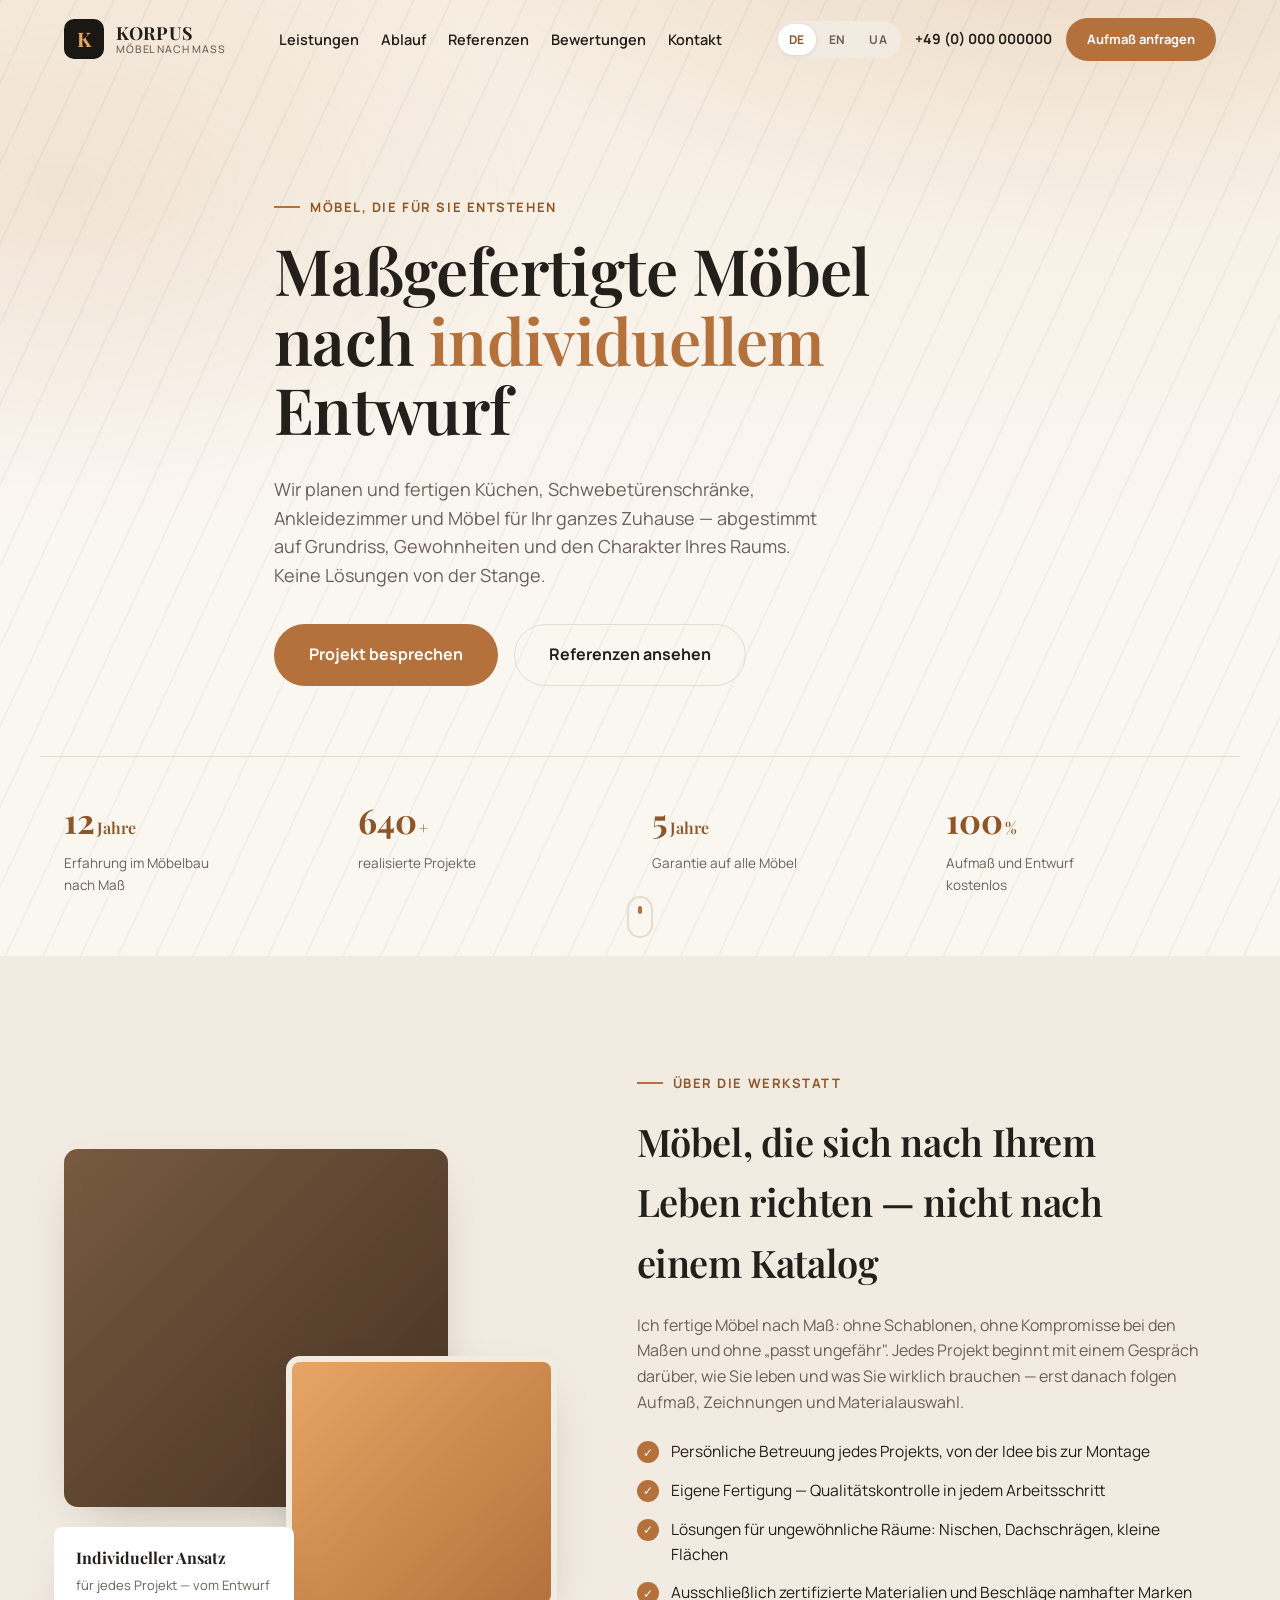
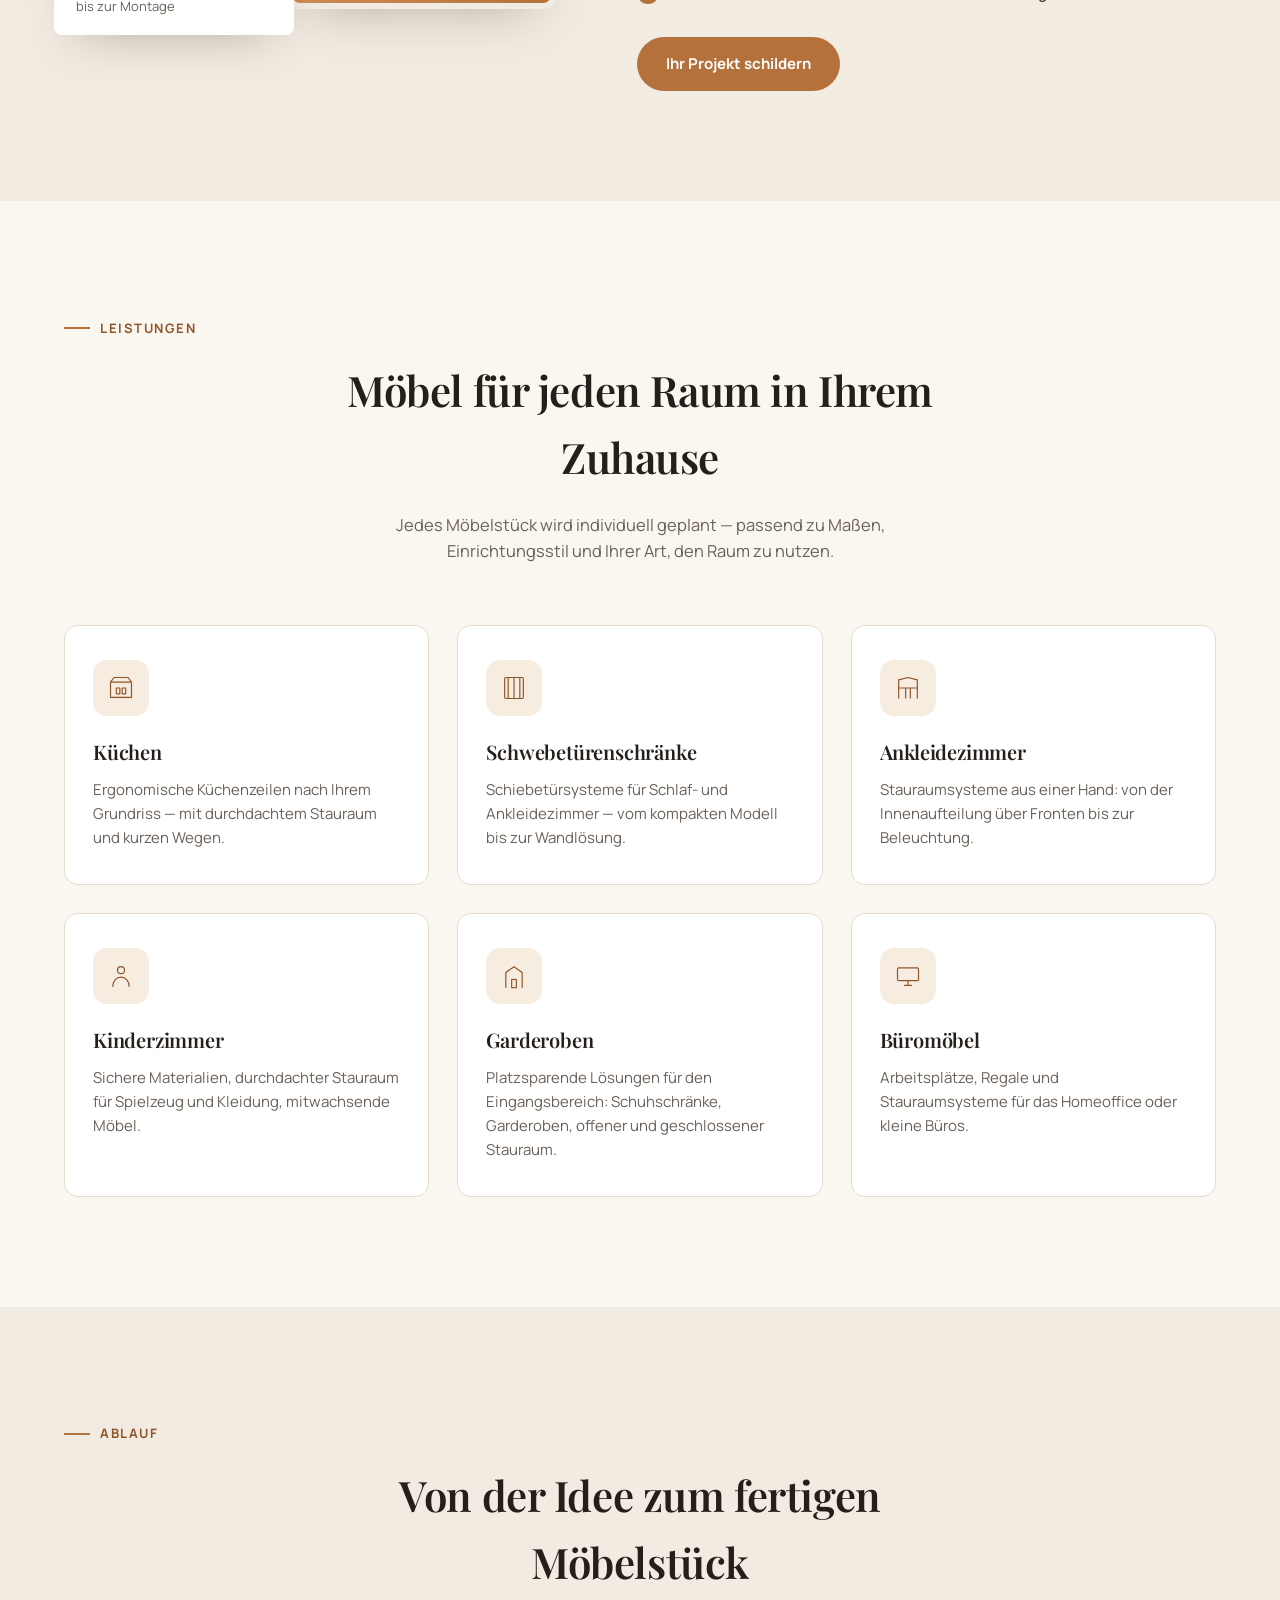
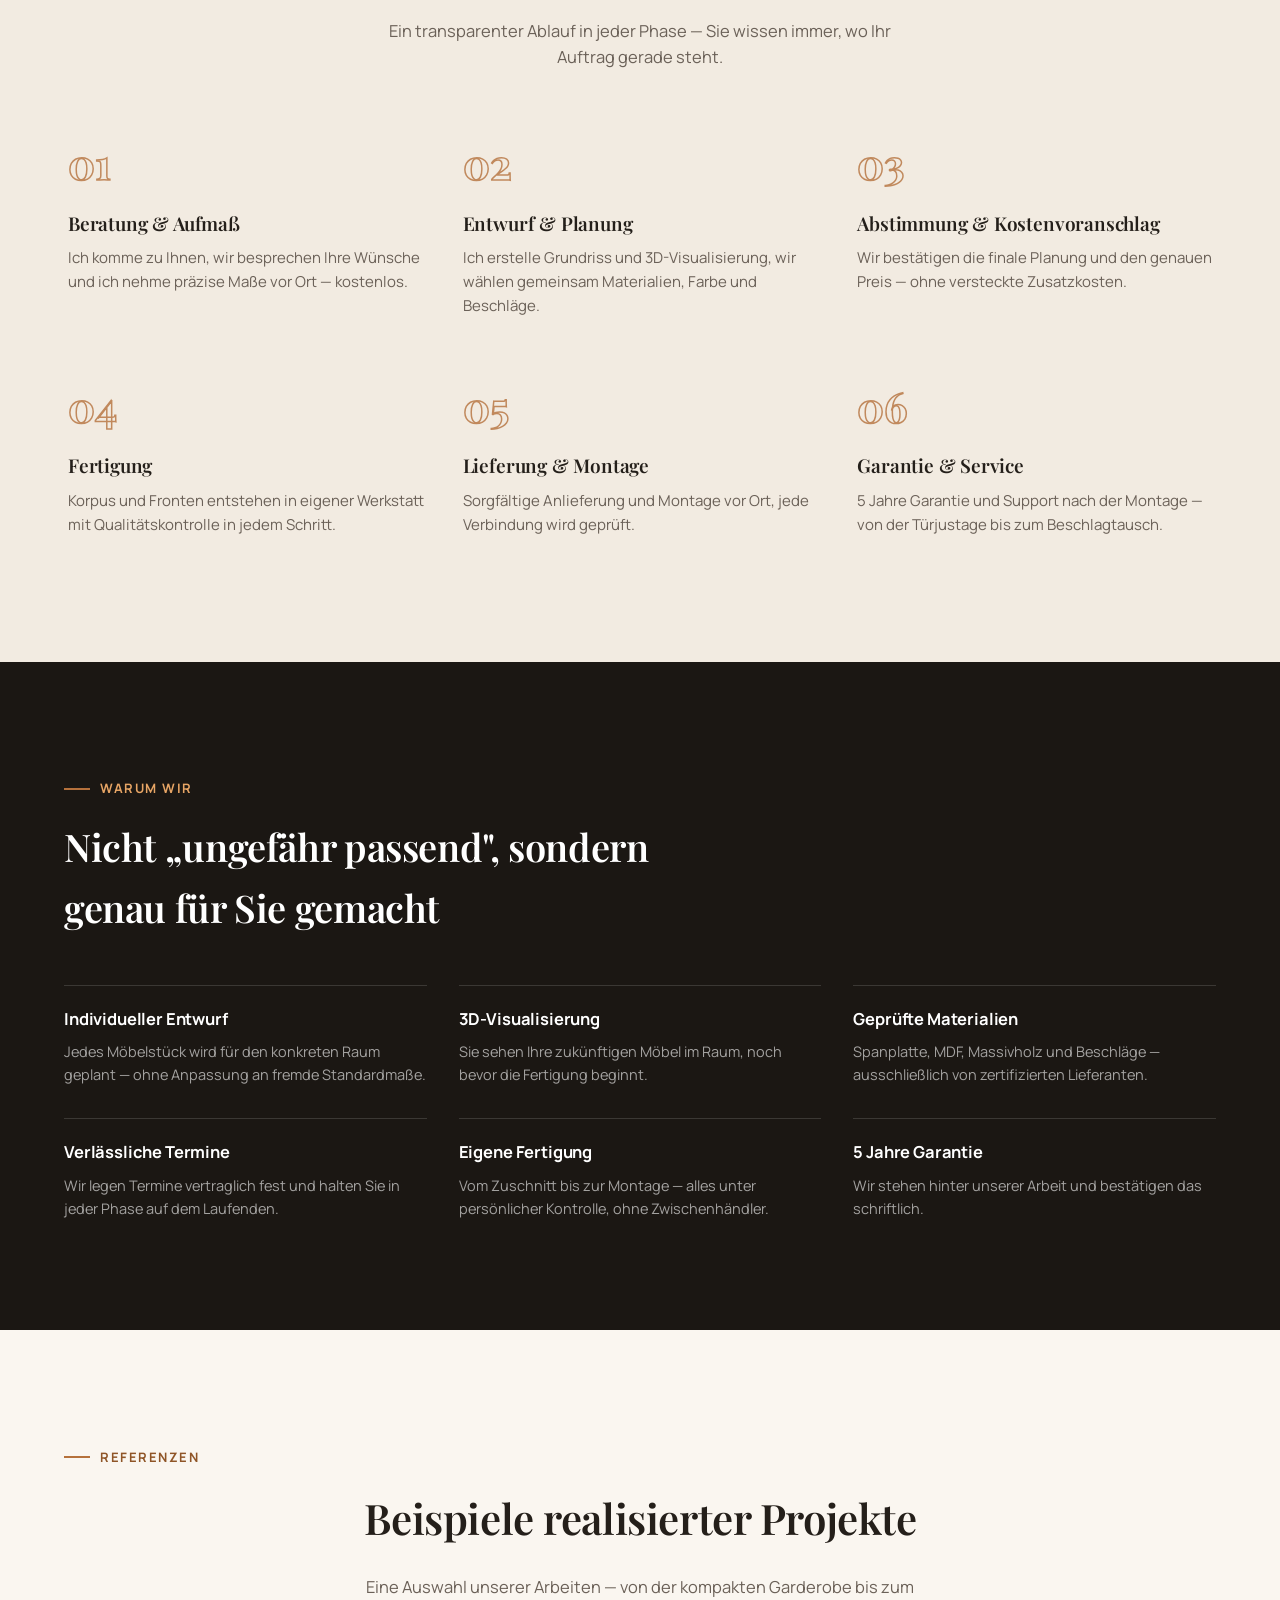
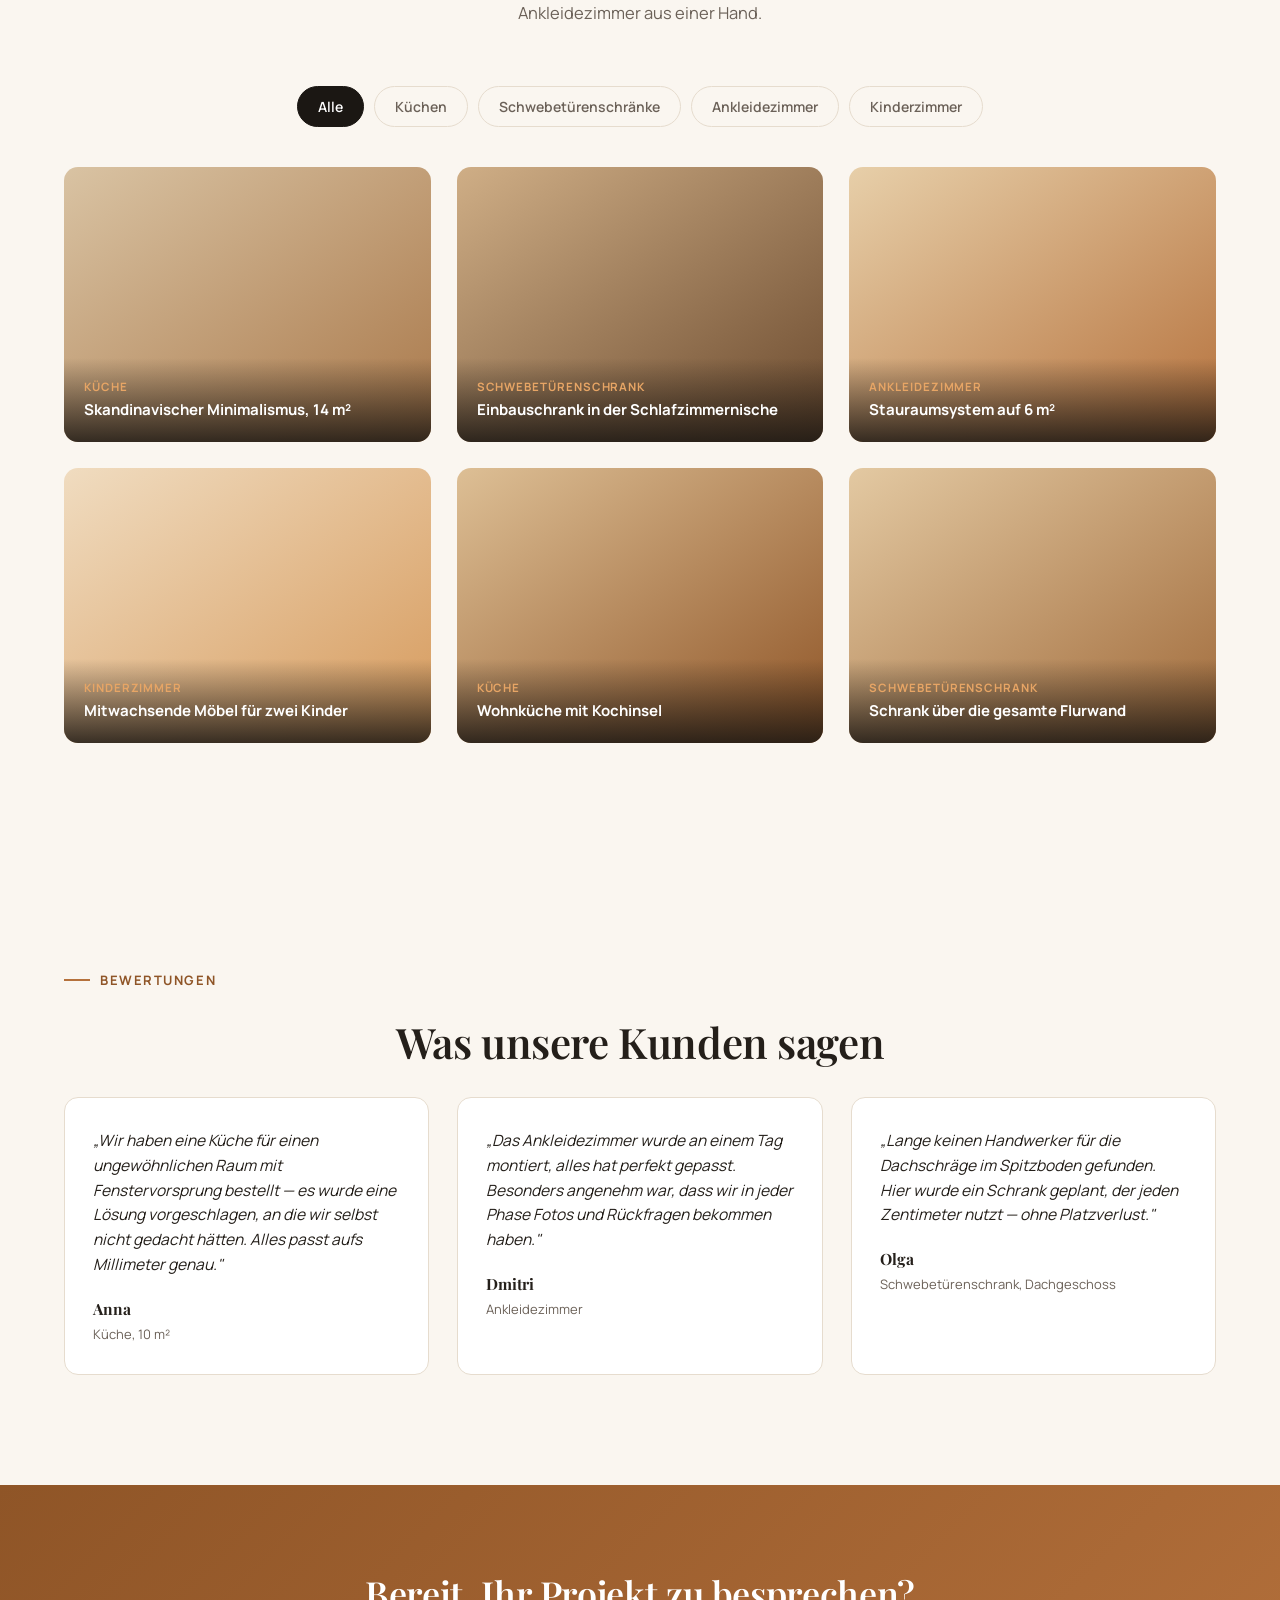
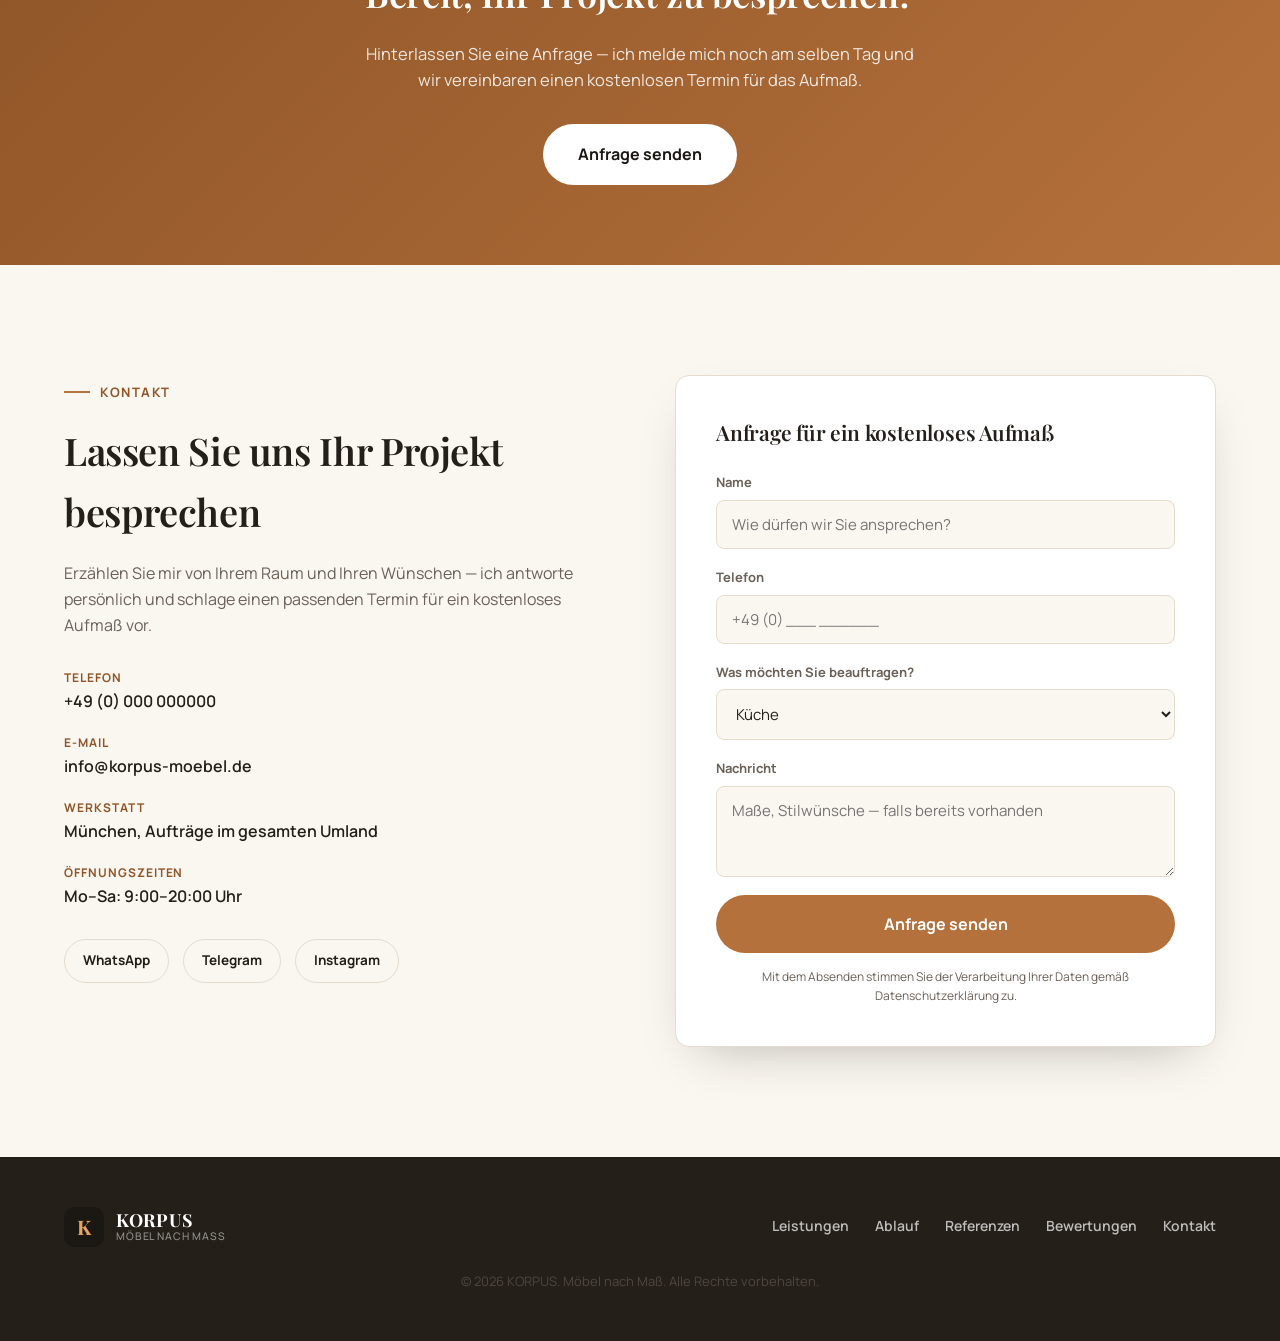
==== de/index.html @ 96d56934 "Add multilingual site: German, English, Ukrainian Split the landing page into /de, /en, /uk with a h" ====
<!doctype html>
<html lang="de">
<head>
<meta charset="UTF-8">
<meta name="viewport" content="width=device-width, initial-scale=1.0">
<title>KORPUS — Möbel nach Maß mit individuellem Design</title>
<meta name="description" content="Wir planen und fertigen Möbel nach Maß: Küchen, Schwebetürenschränke, Ankleidezimmer, Kinderzimmer, Garderoben. Individuelle Beratung, präzises Aufmaß, Montage und Garantie.">
<link rel="icon" href="data:image/svg+xml,<svg xmlns=%22http://www.w3.org/2000/svg%22 viewBox=%220 0 100 100%22><rect width=%22100%22 height=%22100%22 rx=%2222%22 fill=%22%232b2620%22/><text x=%2250%22 y=%2266%22 font-size=%2258%22 font-family=%22Georgia,serif%22 fill=%22%23e7a565%22 text-anchor=%22middle%22>K</text></svg>">
<link rel="alternate" hreflang="de" href="../de/">
<link rel="alternate" hreflang="en" href="../en/">
<link rel="alternate" hreflang="uk" href="../uk/">
<link rel="alternate" hreflang="x-default" href="../en/">
<link rel="preconnect" href="https://fonts.googleapis.com">
<link href="https://fonts.googleapis.com/css2?family=Playfair+Display:ital,wght@0,500;0,600;0,700;1,500&family=Manrope:wght@400;500;600;700;800&display=swap" rel="stylesheet">
<link rel="stylesheet" href="../css/style.css">
</head>
<body>

<div class="progress-bar" id="progressBar"></div>

<header class="site-header" id="siteHeader">
  <div class="container header-inner">
    <a href="#top" class="logo">
      <span class="logo-mark">K</span>
      <span class="logo-text">KORPUS<em>Möbel nach Maß</em></span>
    </a>

    <nav class="main-nav" id="mainNav">
      <a href="#services">Leistungen</a>
      <a href="#process">Ablauf</a>
      <a href="#works">Referenzen</a>
      <a href="#reviews">Bewertungen</a>
      <a href="#contacts">Kontakt</a>
    </nav>

    <div class="header-actions">
      <div class="lang-switch">
        <a href="../de/index.html" class="lang-link is-active">DE</a>
        <a href="../en/index.html" class="lang-link">EN</a>
        <a href="../uk/index.html" class="lang-link">UA</a>
      </div>
      <a href="tel:+490000000000" class="header-phone">+49 (0) 000 000000</a>
      <a href="#contacts" class="btn btn-primary btn-sm">Aufmaß anfragen</a>
      <button class="burger" id="burger" aria-label="Menü öffnen" aria-expanded="false">
        <span></span><span></span><span></span>
      </button>
    </div>
  </div>
</header>

<main id="top">

  <!-- HERO -->
  <section class="hero">
    <div class="hero-bg" aria-hidden="true"></div>
    <div class="container hero-inner">
      <p class="eyebrow reveal">Möbel, die für Sie entstehen</p>
      <h1 class="reveal">Maßgefertigte Möbel<br>nach <span class="accent">individuellem</span><br>Entwurf</h1>
      <p class="hero-text reveal">Wir planen und fertigen Küchen, Schwebetürenschränke, Ankleidezimmer und Möbel
        für Ihr ganzes Zuhause — abgestimmt auf Grundriss, Gewohnheiten und den Charakter Ihres Raums. Keine
        Lösungen von der Stange.</p>
      <div class="hero-actions reveal">
        <a href="#contacts" class="btn btn-primary btn-lg">Projekt besprechen</a>
        <a href="#works" class="btn btn-ghost btn-lg">Referenzen ansehen</a>
      </div>
    </div>
    <div class="hero-stats container reveal">
      <div class="stat"><span class="stat-num">12<small>Jahre</small></span><span class="stat-label">Erfahrung im Möbelbau nach Maß</span></div>
      <div class="stat"><span class="stat-num">640<small>+</small></span><span class="stat-label">realisierte Projekte</span></div>
      <div class="stat"><span class="stat-num">5<small>Jahre</small></span><span class="stat-label">Garantie auf alle Möbel</span></div>
      <div class="stat"><span class="stat-num">100<small>%</small></span><span class="stat-label">Aufmaß und Entwurf kostenlos</span></div>
    </div>
    <a href="#about" class="scroll-cue" aria-label="Nach unten scrollen"><span></span></a>
  </section>

  <!-- ABOUT -->
  <section class="about" id="about">
    <div class="container about-inner">
      <div class="about-visual reveal">
        <div class="visual-card visual-card-1"></div>
        <div class="visual-card visual-card-2"></div>
        <div class="visual-badge">
          <strong>Individueller Ansatz</strong>
          <span>für jedes Projekt — vom Entwurf bis zur Montage</span>
        </div>
      </div>
      <div class="about-content">
        <p class="eyebrow reveal">Über die Werkstatt</p>
        <h2 class="reveal">Möbel, die sich nach Ihrem Leben richten — nicht nach einem Katalog</h2>
        <p class="reveal">Ich fertige Möbel nach Maß: ohne Schablonen, ohne Kompromisse bei den Maßen und ohne
          „passt ungefähr". Jedes Projekt beginnt mit einem Gespräch darüber, wie Sie leben und was Sie wirklich
          brauchen — erst danach folgen Aufmaß, Zeichnungen und Materialauswahl.</p>
        <ul class="about-list reveal">
          <li><span class="check">✓</span>Persönliche Betreuung jedes Projekts, von der Idee bis zur Montage</li>
          <li><span class="check">✓</span>Eigene Fertigung — Qualitätskontrolle in jedem Arbeitsschritt</li>
          <li><span class="check">✓</span>Lösungen für ungewöhnliche Räume: Nischen, Dachschrägen, kleine Flächen</li>
          <li><span class="check">✓</span>Ausschließlich zertifizierte Materialien und Beschläge namhafter Marken</li>
        </ul>
        <a href="#contacts" class="btn btn-primary reveal">Ihr Projekt schildern</a>
      </div>
    </div>
  </section>

  <!-- SERVICES -->
  <section class="services" id="services">
    <div class="container">
      <p class="eyebrow reveal center">Leistungen</p>
      <h2 class="section-title reveal center">Möbel für jeden Raum in Ihrem Zuhause</h2>
      <p class="section-sub reveal center">Jedes Möbelstück wird individuell geplant — passend zu Maßen,
        Einrichtungsstil und Ihrer Art, den Raum zu nutzen.</p>

      <div class="services-grid">
        <article class="service-card reveal">
          <div class="service-icon">
            <svg viewBox="0 0 48 48" fill="none"><path d="M6 14h36M6 14v26h36V14M6 14l6-8h24l6 8M16 24h6v10h-6zM26 24h6v10h-6z" stroke="currentColor" stroke-width="2" stroke-linejoin="round"/></svg>
          </div>
          <h3>Küchen</h3>
          <p>Ergonomische Küchenzeilen nach Ihrem Grundriss — mit durchdachtem Stauraum und kurzen Wegen.</p>
        </article>

        <article class="service-card reveal">
          <div class="service-icon">
            <svg viewBox="0 0 48 48" fill="none"><rect x="8" y="6" width="32" height="36" rx="2" stroke="currentColor" stroke-width="2"/><path d="M24 6v36M14 6v36M34 6v36" stroke="currentColor" stroke-width="2"/></svg>
          </div>
          <h3>Schwebetürenschränke</h3>
          <p>Schiebetürsysteme für Schlaf- und Ankleidezimmer — vom kompakten Modell bis zur Wandlösung.</p>
        </article>

        <article class="service-card reveal">
          <div class="service-icon">
            <svg viewBox="0 0 48 48" fill="none"><path d="M8 42V10l16-4 16 4v32" stroke="currentColor" stroke-width="2" stroke-linejoin="round"/><path d="M8 24h32M20 24v18M28 24v18" stroke="currentColor" stroke-width="2"/></svg>
          </div>
          <h3>Ankleidezimmer</h3>
          <p>Stauraumsysteme aus einer Hand: von der Innenaufteilung über Fronten bis zur Beleuchtung.</p>
        </article>

        <article class="service-card reveal">
          <div class="service-icon">
            <svg viewBox="0 0 48 48" fill="none"><circle cx="24" cy="14" r="6" stroke="currentColor" stroke-width="2"/><path d="M10 42c0-9 6-16 14-16s14 7 14 16" stroke="currentColor" stroke-width="2" stroke-linecap="round"/></svg>
          </div>
          <h3>Kinderzimmer</h3>
          <p>Sichere Materialien, durchdachter Stauraum für Spielzeug und Kleidung, mitwachsende Möbel.</p>
        </article>

        <article class="service-card reveal">
          <div class="service-icon">
            <svg viewBox="0 0 48 48" fill="none"><path d="M10 44V18l14-10 14 10v26" stroke="currentColor" stroke-width="2" stroke-linejoin="round"/><rect x="20" y="30" width="8" height="14" stroke="currentColor" stroke-width="2"/></svg>
          </div>
          <h3>Garderoben</h3>
          <p>Platzsparende Lösungen für den Eingangsbereich: Schuhschränke, Garderoben, offener und geschlossener Stauraum.</p>
        </article>

        <article class="service-card reveal">
          <div class="service-icon">
            <svg viewBox="0 0 48 48" fill="none"><rect x="6" y="10" width="36" height="22" rx="2" stroke="currentColor" stroke-width="2"/><path d="M18 40h12M24 32v8" stroke="currentColor" stroke-width="2" stroke-linecap="round"/></svg>
          </div>
          <h3>Büromöbel</h3>
          <p>Arbeitsplätze, Regale und Stauraumsysteme für das Homeoffice oder kleine Büros.</p>
        </article>
      </div>
    </div>
  </section>

  <!-- PROCESS -->
  <section class="process" id="process">
    <div class="container">
      <p class="eyebrow reveal center">Ablauf</p>
      <h2 class="section-title reveal center">Von der Idee zum fertigen Möbelstück</h2>
      <p class="section-sub reveal center">Ein transparenter Ablauf in jeder Phase — Sie wissen immer, wo Ihr Auftrag gerade steht.</p>

      <div class="process-steps">
        <div class="process-step reveal">
          <span class="step-num">01</span>
          <h3>Beratung & Aufmaß</h3>
          <p>Ich komme zu Ihnen, wir besprechen Ihre Wünsche und ich nehme präzise Maße vor Ort — kostenlos.</p>
        </div>
        <div class="process-step reveal">
          <span class="step-num">02</span>
          <h3>Entwurf & Planung</h3>
          <p>Ich erstelle Grundriss und 3D-Visualisierung, wir wählen gemeinsam Materialien, Farbe und Beschläge.</p>
        </div>
        <div class="process-step reveal">
          <span class="step-num">03</span>
          <h3>Abstimmung & Kostenvoranschlag</h3>
          <p>Wir bestätigen die finale Planung und den genauen Preis — ohne versteckte Zusatzkosten.</p>
        </div>
        <div class="process-step reveal">
          <span class="step-num">04</span>
          <h3>Fertigung</h3>
          <p>Korpus und Fronten entstehen in eigener Werkstatt mit Qualitätskontrolle in jedem Schritt.</p>
        </div>
        <div class="process-step reveal">
          <span class="step-num">05</span>
          <h3>Lieferung & Montage</h3>
          <p>Sorgfältige Anlieferung und Montage vor Ort, jede Verbindung wird geprüft.</p>
        </div>
        <div class="process-step reveal">
          <span class="step-num">06</span>
          <h3>Garantie & Service</h3>
          <p>5 Jahre Garantie und Support nach der Montage — von der Türjustage bis zum Beschlagtausch.</p>
        </div>
      </div>
    </div>
  </section>

  <!-- WHY US -->
  <section class="why">
    <div class="container why-inner">
      <div class="why-content">
        <p class="eyebrow reveal">Warum wir</p>
        <h2 class="reveal">Nicht „ungefähr passend", sondern genau für Sie gemacht</h2>
        <div class="why-grid">
          <div class="why-item reveal">
            <h4>Individueller Entwurf</h4>
            <p>Jedes Möbelstück wird für den konkreten Raum geplant — ohne Anpassung an fremde Standardmaße.</p>
          </div>
          <div class="why-item reveal">
            <h4>3D-Visualisierung</h4>
            <p>Sie sehen Ihre zukünftigen Möbel im Raum, noch bevor die Fertigung beginnt.</p>
          </div>
          <div class="why-item reveal">
            <h4>Geprüfte Materialien</h4>
            <p>Spanplatte, MDF, Massivholz und Beschläge — ausschließlich von zertifizierten Lieferanten.</p>
          </div>
          <div class="why-item reveal">
            <h4>Verlässliche Termine</h4>
            <p>Wir legen Termine vertraglich fest und halten Sie in jeder Phase auf dem Laufenden.</p>
          </div>
          <div class="why-item reveal">
            <h4>Eigene Fertigung</h4>
            <p>Vom Zuschnitt bis zur Montage — alles unter persönlicher Kontrolle, ohne Zwischenhändler.</p>
          </div>
          <div class="why-item reveal">
            <h4>5 Jahre Garantie</h4>
            <p>Wir stehen hinter unserer Arbeit und bestätigen das schriftlich.</p>
          </div>
        </div>
      </div>
    </div>
  </section>

  <!-- PORTFOLIO -->
  <section class="works" id="works">
    <div class="container">
      <p class="eyebrow reveal center">Referenzen</p>
      <h2 class="section-title reveal center">Beispiele realisierter Projekte</h2>
      <p class="section-sub reveal center">Eine Auswahl unserer Arbeiten — von der kompakten Garderobe bis zum Ankleidezimmer aus einer Hand.</p>

      <div class="works-filter reveal center" role="tablist">
        <button class="filter-btn is-active" data-filter="all">Alle</button>
        <button class="filter-btn" data-filter="Küche">Küchen</button>
        <button class="filter-btn" data-filter="Schwebetürenschrank">Schwebetürenschränke</button>
        <button class="filter-btn" data-filter="Ankleidezimmer">Ankleidezimmer</button>
        <button class="filter-btn" data-filter="Kinderzimmer">Kinderzimmer</button>
      </div>

      <div class="works-grid" id="worksGrid">
        <figure class="work-card reveal" data-category="Küche"><div class="work-thumb work-thumb-1"></div><figcaption><span>Küche</span>Skandinavischer Minimalismus, 14 m²</figcaption></figure>
        <figure class="work-card reveal" data-category="Schwebetürenschrank"><div class="work-thumb work-thumb-2"></div><figcaption><span>Schwebetürenschrank</span>Einbauschrank in der Schlafzimmernische</figcaption></figure>
        <figure class="work-card reveal" data-category="Ankleidezimmer"><div class="work-thumb work-thumb-3"></div><figcaption><span>Ankleidezimmer</span>Stauraumsystem auf 6 m²</figcaption></figure>
        <figure class="work-card reveal" data-category="Kinderzimmer"><div class="work-thumb work-thumb-4"></div><figcaption><span>Kinderzimmer</span>Mitwachsende Möbel für zwei Kinder</figcaption></figure>
        <figure class="work-card reveal" data-category="Küche"><div class="work-thumb work-thumb-5"></div><figcaption><span>Küche</span>Wohnküche mit Kochinsel</figcaption></figure>
        <figure class="work-card reveal" data-category="Schwebetürenschrank"><div class="work-thumb work-thumb-6"></div><figcaption><span>Schwebetürenschrank</span>Schrank über die gesamte Flurwand</figcaption></figure>
      </div>
    </div>
  </section>

  <!-- TESTIMONIALS -->
  <section class="reviews" id="reviews">
    <div class="container">
      <p class="eyebrow reveal center">Bewertungen</p>
      <h2 class="section-title reveal center">Was unsere Kunden sagen</h2>

      <div class="reviews-grid">
        <blockquote class="review-card reveal">
          <p>„Wir haben eine Küche für einen ungewöhnlichen Raum mit Fenstervorsprung bestellt — es wurde eine
            Lösung vorgeschlagen, an die wir selbst nicht gedacht hätten. Alles passt aufs Millimeter genau."</p>
          <footer><strong>Anna</strong><span>Küche, 10 m²</span></footer>
        </blockquote>
        <blockquote class="review-card reveal">
          <p>„Das Ankleidezimmer wurde an einem Tag montiert, alles hat perfekt gepasst. Besonders angenehm war,
            dass wir in jeder Phase Fotos und Rückfragen bekommen haben."</p>
          <footer><strong>Dmitri</strong><span>Ankleidezimmer</span></footer>
        </blockquote>
        <blockquote class="review-card reveal">
          <p>„Lange keinen Handwerker für die Dachschräge im Spitzboden gefunden. Hier wurde ein Schrank
            geplant, der jeden Zentimeter nutzt — ohne Platzverlust."</p>
          <footer><strong>Olga</strong><span>Schwebetürenschrank, Dachgeschoss</span></footer>
        </blockquote>
      </div>
    </div>
  </section>

  <!-- CTA BANNER -->
  <section class="cta-banner">
    <div class="container cta-banner-inner reveal">
      <h2>Bereit, Ihr Projekt zu besprechen?</h2>
      <p>Hinterlassen Sie eine Anfrage — ich melde mich noch am selben Tag und wir vereinbaren einen kostenlosen Termin für das Aufmaß.</p>
      <a href="#contacts" class="btn btn-invert btn-lg">Anfrage senden</a>
    </div>
  </section>

  <!-- CONTACTS -->
  <section class="contacts" id="contacts">
    <div class="container contacts-inner">
      <div class="contacts-info">
        <p class="eyebrow reveal">Kontakt</p>
        <h2 class="reveal">Lassen Sie uns Ihr Projekt besprechen</h2>
        <p class="reveal">Erzählen Sie mir von Ihrem Raum und Ihren Wünschen — ich antworte persönlich und
          schlage einen passenden Termin für ein kostenloses Aufmaß vor.</p>

        <ul class="contacts-list reveal">
          <li>
            <span class="contact-label">Telefon</span>
            <a href="tel:+490000000000">+49 (0) 000 000000</a>
          </li>
          <li>
            <span class="contact-label">E-Mail</span>
            <a href="mailto:info@korpus-moebel.de">info@korpus-moebel.de</a>
          </li>
          <li>
            <span class="contact-label">Werkstatt</span>
            <span>München, Aufträge im gesamten Umland</span>
          </li>
          <li>
            <span class="contact-label">Öffnungszeiten</span>
            <span>Mo–Sa: 9:00–20:00 Uhr</span>
          </li>
        </ul>

        <div class="social-row reveal">
          <a href="#" aria-label="WhatsApp">WhatsApp</a>
          <a href="#" aria-label="Telegram">Telegram</a>
          <a href="#" aria-label="Instagram">Instagram</a>
        </div>
      </div>

      <form class="contact-form reveal" id="contactForm" novalidate>
        <h3>Anfrage für ein kostenloses Aufmaß</h3>

        <div class="form-row">
          <label for="name">Name</label>
          <input type="text" id="name" name="name" placeholder="Wie dürfen wir Sie ansprechen?" required>
        </div>

        <div class="form-row">
          <label for="phone">Telefon</label>
          <input type="tel" id="phone" name="phone" placeholder="+49 (0) ___ ______" required>
        </div>

        <div class="form-row">
          <label for="type">Was möchten Sie beauftragen?</label>
          <select id="type" name="type">
            <option value="Küche">Küche</option>
            <option value="Schwebetürenschrank">Schwebetürenschrank</option>
            <option value="Ankleidezimmer">Ankleidezimmer</option>
            <option value="Kinderzimmer">Kinderzimmer</option>
            <option value="Garderobe">Garderobe</option>
            <option value="Sonstiges">Sonstiges</option>
          </select>
        </div>

        <div class="form-row">
          <label for="message">Nachricht</label>
          <textarea id="message" name="message" rows="3" placeholder="Maße, Stilwünsche — falls bereits vorhanden"></textarea>
        </div>

        <button type="submit" class="btn btn-primary btn-lg btn-block">Anfrage senden</button>
        <p class="form-note">Mit dem Absenden stimmen Sie der Verarbeitung Ihrer Daten gemäß Datenschutzerklärung zu.</p>

        <div class="form-success" id="formSuccess" role="status">
          Vielen Dank! Ihre Anfrage wurde gesendet — ich melde mich in Kürze bei Ihnen.
        </div>
      </form>
    </div>
  </section>

</main>

<footer class="site-footer">
  <div class="container footer-inner">
    <a href="#top" class="logo logo-footer">
      <span class="logo-mark">K</span>
      <span class="logo-text">KORPUS<em>Möbel nach Maß</em></span>
    </a>

    <nav class="footer-nav">
      <a href="#services">Leistungen</a>
      <a href="#process">Ablauf</a>
      <a href="#works">Referenzen</a>
      <a href="#reviews">Bewertungen</a>
      <a href="#contacts">Kontakt</a>
    </nav>

    <p class="footer-copy">© <span id="year"></span> KORPUS. Möbel nach Maß. Alle Rechte vorbehalten.</p>
  </div>
</footer>

<script src="../js/script.js"></script>
</body>
</html>
---- css/style.css ----
/* ===================== Variables ===================== */
:root {
  --color-bg: #faf6f0;
  --color-bg-alt: #f2ebe1;
  --color-surface: #ffffff;
  --color-ink: #241f1a;
  --color-ink-soft: #6b6158;
  --color-line: #e6dcce;

  --color-dark: #1b1713;
  --color-dark-alt: #241f19;

  --color-accent: #b5713c;
  --color-accent-dark: #8f5527;
  --color-accent-light: #e7a565;
  --color-cream: #f6ede0;

  --font-head: 'Playfair Display', Georgia, serif;
  --font-body: 'Manrope', -apple-system, BlinkMacSystemFont, sans-serif;

  --container: 1200px;
  --radius: 14px;
  --radius-sm: 8px;
  --shadow-soft: 0 20px 50px -25px rgba(36, 31, 26, 0.35);
  --transition: 0.35s cubic-bezier(.22,.61,.36,1);
}

/* ===================== Reset ===================== */
* { box-sizing: border-box; }
html { scroll-behavior: smooth; }
body {
  margin: 0;
  font-family: var(--font-body);
  color: var(--color-ink);
  background: var(--color-bg);
  line-height: 1.6;
  -webkit-font-smoothing: antialiased;
}
img { max-width: 100%; display: block; }
a { color: inherit; text-decoration: none; }
ul { list-style: none; margin: 0; padding: 0; }
h1, h2, h3, h4 { font-family: var(--font-head); font-weight: 600; margin: 0 0 .5em; letter-spacing: -0.01em; }
p { margin: 0 0 1em; color: var(--color-ink-soft); }
button { font-family: inherit; cursor: pointer; }
.container { width: 100%; max-width: var(--container); margin: 0 auto; padding: 0 24px; }
.accent { color: var(--color-accent); }

/* ===================== Reveal animation ===================== */
.reveal { opacity: 0; transform: translateY(24px); transition: opacity .8s ease, transform .8s ease; }
.reveal.is-visible { opacity: 1; transform: translateY(0); }
.center { text-align: center; }

/* ===================== Progress bar ===================== */
.progress-bar {
  position: fixed; top: 0; left: 0; height: 3px; width: 0%;
  background: linear-gradient(90deg, var(--color-accent-light), var(--color-accent));
  z-index: 1100; transition: width .1s linear;
}

/* ===================== Buttons ===================== */
.btn {
  display: inline-flex; align-items: center; justify-content: center;
  padding: 14px 28px; border-radius: 100px; font-weight: 700; font-size: 15px;
  border: 1px solid transparent; transition: transform var(--transition), background var(--transition), color var(--transition), border-color var(--transition);
  white-space: nowrap;
}
.btn-primary { background: var(--color-accent); color: #fff; }
.btn-primary:hover { background: var(--color-accent-dark); transform: translateY(-2px); }
.btn-ghost { background: transparent; color: var(--color-ink); border-color: var(--color-line); }
.btn-ghost:hover { border-color: var(--color-accent); color: var(--color-accent); transform: translateY(-2px); }
.btn-invert { background: #fff; color: var(--color-dark); }
.btn-invert:hover { background: var(--color-cream); transform: translateY(-2px); }
.btn-sm { padding: 10px 20px; font-size: 13px; }
.btn-lg { padding: 17px 34px; font-size: 16px; }
.btn-block { width: 100%; }

/* ===================== Header ===================== */
.site-header {
  position: fixed; top: 0; left: 0; right: 0; z-index: 1000;
  padding: 18px 0; background: rgba(250, 246, 240, 0);
  transition: background var(--transition), box-shadow var(--transition), padding var(--transition);
}
.site-header.is-scrolled {
  background: rgba(250, 246, 240, 0.92); backdrop-filter: blur(10px);
  box-shadow: 0 1px 0 var(--color-line); padding: 12px 0;
}
.header-inner { display: flex; align-items: center; justify-content: space-between; gap: 24px; }

.logo { display: flex; align-items: center; gap: 12px; font-family: var(--font-head); font-weight: 700; }
.logo-mark {
  width: 40px; height: 40px; border-radius: 10px; display: flex; align-items: center; justify-content: center;
  background: var(--color-dark); color: var(--color-accent-light); font-size: 20px; flex-shrink: 0;
}
.logo-text { display: flex; flex-direction: column; font-size: 18px; line-height: 1.1; letter-spacing: .04em; }
.logo-text em { font-style: normal; font-family: var(--font-body); font-size: 10.5px; font-weight: 500; letter-spacing: .08em; text-transform: uppercase; color: var(--color-ink-soft); }

.main-nav { display: flex; flex-wrap: nowrap; gap: 22px; }
.main-nav a { font-size: 14.5px; font-weight: 600; position: relative; padding: 4px 0; white-space: nowrap; }
.main-nav a::after { content: ''; position: absolute; left: 0; bottom: 0; width: 0; height: 2px; background: var(--color-accent); transition: width var(--transition); }
.main-nav a:hover::after { width: 100%; }

.header-actions { display: flex; align-items: center; gap: 14px; }
.header-phone { font-weight: 700; font-size: 14px; display: none; white-space: nowrap; }

.lang-switch { display: flex; align-items: center; gap: 2px; background: var(--color-bg-alt); border-radius: 100px; padding: 3px; }
.lang-link { padding: 6px 11px; font-size: 12px; font-weight: 700; letter-spacing: .03em; border-radius: 100px; color: var(--color-ink-soft); transition: var(--transition); }
.lang-link:hover { color: var(--color-accent-dark); }
.lang-link.is-active { background: var(--color-surface); color: var(--color-accent-dark); box-shadow: 0 1px 4px rgba(36,31,26,.12); }

.burger {
  display: none; flex-direction: column; justify-content: center; gap: 5px;
  width: 40px; height: 40px; background: none; border: none; padding: 0;
}
.burger span { width: 100%; height: 2px; background: var(--color-ink); border-radius: 2px; transition: var(--transition); }
.burger.is-active span:nth-child(1) { transform: translateY(7px) rotate(45deg); }
.burger.is-active span:nth-child(2) { opacity: 0; }
.burger.is-active span:nth-child(3) { transform: translateY(-7px) rotate(-45deg); }

@media (min-width: 1180px) { .header-phone { display: inline-flex; } }

/* ===================== Hero ===================== */
.hero { position: relative; padding: 190px 0 60px; overflow: hidden; }
.hero-bg {
  position: absolute; inset: 0; z-index: -1;
  background:
    radial-gradient(1100px 550px at 85% -10%, rgba(181,113,60,0.16), transparent 60%),
    radial-gradient(800px 500px at 5% 20%, rgba(181,113,60,0.10), transparent 60%),
    linear-gradient(180deg, var(--color-cream) 0%, var(--color-bg) 55%);
}
.hero-bg::before {
  content: ''; position: absolute; inset: 0;
  background-image: repeating-linear-gradient(115deg, rgba(36,31,26,0.035) 0px, rgba(36,31,26,0.035) 2px, transparent 2px, transparent 34px);
}
.hero-inner { max-width: 780px; }
.eyebrow {
  display: inline-flex; align-items: center; gap: 10px; font-weight: 700; font-size: 13px;
  letter-spacing: .12em; text-transform: uppercase; color: var(--color-accent-dark); margin-bottom: 18px;
}
.eyebrow::before { content: ''; width: 26px; height: 2px; background: var(--color-accent); display: inline-block; }
h1 { font-size: clamp(38px, 5.6vw, 64px); line-height: 1.08; }
.hero-text { font-size: 18px; max-width: 560px; margin-bottom: 34px; }
.hero-actions { display: flex; gap: 16px; flex-wrap: wrap; margin-bottom: 70px; }

.hero-stats {
  display: grid; grid-template-columns: repeat(4, 1fr); gap: 24px;
  border-top: 1px solid var(--color-line); padding-top: 36px;
}
.stat { display: flex; flex-direction: column; gap: 6px; }
.stat-num { font-family: var(--font-head); font-size: 34px; font-weight: 700; color: var(--color-accent-dark); }
.stat-num small { font-size: 16px; font-weight: 600; margin-left: 2px; }
.stat-label { font-size: 13.5px; color: var(--color-ink-soft); max-width: 160px; }

.scroll-cue { position: absolute; left: 50%; bottom: 18px; transform: translateX(-50%); display: none; }
.scroll-cue span { display: block; width: 26px; height: 42px; border: 2px solid var(--color-line); border-radius: 20px; position: relative; }
.scroll-cue span::before {
  content: ''; position: absolute; top: 8px; left: 50%; width: 4px; height: 8px; margin-left: -2px;
  background: var(--color-accent); border-radius: 4px; animation: cue 1.6s infinite;
}
@keyframes cue { 0% { opacity: 1; transform: translateY(0); } 100% { opacity: 0; transform: translateY(14px); } }
@media (min-width: 700px) { .scroll-cue { display: block; } }

/* ===================== Section shared ===================== */
section { padding: 110px 0; }
.section-title { font-size: clamp(28px, 4vw, 42px); max-width: 700px; margin-left: auto; margin-right: auto; }
.section-sub { max-width: 560px; margin: 0 auto 60px; font-size: 16.5px; }

/* ===================== About ===================== */
.about { background: var(--color-bg-alt); }
.about-inner { display: grid; grid-template-columns: 0.85fr 1fr; gap: 80px; align-items: center; }
.about-visual { position: relative; height: 460px; }
.visual-card { position: absolute; border-radius: var(--radius); box-shadow: var(--shadow-soft); }
.visual-card-1 {
  width: 78%; height: 78%; top: 0; left: 0;
  background: linear-gradient(135deg, #6b4a2e, #3a2717);
  background-image:
    linear-gradient(135deg, rgba(107,74,46,.9), rgba(58,39,23,.95)),
    repeating-linear-gradient(100deg, rgba(255,255,255,.05) 0px, rgba(255,255,255,.05) 2px, transparent 2px, transparent 22px);
}
.visual-card-2 {
  width: 55%; height: 55%; bottom: 0; right: 0;
  background: linear-gradient(135deg, var(--color-accent-light), var(--color-accent));
  border: 6px solid var(--color-bg-alt);
}
.visual-badge {
  position: absolute; left: -10px; bottom: -26px; background: #fff; padding: 18px 22px;
  border-radius: var(--radius-sm); box-shadow: var(--shadow-soft); max-width: 240px; display: flex; flex-direction: column; gap: 4px;
}
.visual-badge strong { font-family: var(--font-head); font-size: 16px; }
.visual-badge span { font-size: 13px; color: var(--color-ink-soft); }

.about-content h2 { font-size: clamp(26px, 3.6vw, 38px); max-width: 520px; }
.about-list { display: flex; flex-direction: column; gap: 14px; margin: 24px 0 32px; }
.about-list li { display: flex; gap: 12px; align-items: flex-start; font-size: 15.5px; color: var(--color-ink); }
.check {
  flex-shrink: 0; width: 22px; height: 22px; border-radius: 50%; background: var(--color-accent);
  color: #fff; font-size: 12px; display: flex; align-items: center; justify-content: center; margin-top: 2px;
}

/* ===================== Services ===================== */
.services-grid { display: grid; grid-template-columns: repeat(3, 1fr); gap: 28px; }
.service-card {
  background: var(--color-surface); border: 1px solid var(--color-line); border-radius: var(--radius);
  padding: 34px 28px; transition: transform var(--transition), box-shadow var(--transition), border-color var(--transition);
}
.service-card:hover { transform: translateY(-6px); box-shadow: var(--shadow-soft); border-color: transparent; }
.service-icon {
  width: 56px; height: 56px; border-radius: 14px; background: var(--color-cream); color: var(--color-accent-dark);
  display: flex; align-items: center; justify-content: center; margin-bottom: 20px;
}
.service-icon svg { width: 28px; height: 28px; }
.service-card h3 { font-size: 20px; margin-bottom: 10px; }
.service-card p { font-size: 15px; margin: 0; }

/* ===================== Process ===================== */
.process { background: var(--color-bg-alt); }
.process-steps { display: grid; grid-template-columns: repeat(3, 1fr); gap: 40px 32px; }
.process-step { position: relative; padding-left: 4px; }
.step-num {
  font-family: var(--font-head); font-size: 42px; font-weight: 700; color: transparent;
  -webkit-text-stroke: 1.5px var(--color-accent); display: block; margin-bottom: 10px; opacity: .8;
}
.process-step h3 { font-size: 19px; margin-bottom: 8px; }
.process-step p { font-size: 15px; }

/* ===================== Why us ===================== */
.why { background: var(--color-dark); color: #fff; }
.why .eyebrow { color: var(--color-accent-light); }
.why h2 { color: #fff; font-size: clamp(26px, 3.6vw, 38px); max-width: 640px; }
.why-grid { display: grid; grid-template-columns: repeat(3, 1fr); gap: 32px; margin-top: 46px; }
.why-item { border-top: 1px solid rgba(255,255,255,.14); padding-top: 20px; }
.why-item h4 { color: #fff; font-family: var(--font-body); font-size: 16.5px; font-weight: 700; margin-bottom: 8px; }
.why-item p { color: rgba(255,255,255,.6); font-size: 14.5px; margin: 0; }

/* ===================== Works / portfolio ===================== */
.works-filter { display: flex; gap: 10px; flex-wrap: wrap; justify-content: center; margin-bottom: 40px; }
.filter-btn {
  padding: 10px 20px; border-radius: 100px; border: 1px solid var(--color-line); background: transparent;
  font-weight: 600; font-size: 14px; color: var(--color-ink-soft); transition: var(--transition);
}
.filter-btn:hover { border-color: var(--color-accent); color: var(--color-accent-dark); }
.filter-btn.is-active { background: var(--color-dark); border-color: var(--color-dark); color: #fff; }

.works-grid { display: grid; grid-template-columns: repeat(3, 1fr); gap: 26px; }
.work-card { margin: 0; overflow: hidden; border-radius: var(--radius); position: relative; transition: opacity .3s ease, transform .3s ease; }
.work-thumb { aspect-ratio: 4/3; transition: transform .6s ease; }
.work-card:hover .work-thumb { transform: scale(1.06); }
.work-thumb-1 { background: linear-gradient(145deg, #d9c3a3, #a9784a); }
.work-thumb-2 { background: linear-gradient(145deg, #cfae86, #6b4a2e); }
.work-thumb-3 { background: linear-gradient(145deg, #e7cfa9, #b5713c); }
.work-thumb-4 { background: linear-gradient(145deg, #f0dcc0, #d69a5c); }
.work-thumb-5 { background: linear-gradient(145deg, #ddbf95, #8f5527); }
.work-thumb-6 { background: linear-gradient(145deg, #e3c9a2, #a06a3a); }
.work-card figcaption {
  position: absolute; left: 0; right: 0; bottom: 0; padding: 20px;
  background: linear-gradient(0deg, rgba(27,23,19,.85), transparent);
  color: #fff; font-weight: 700; font-size: 15px; display: flex; flex-direction: column; gap: 2px;
}
.work-card figcaption span { font-size: 11.5px; text-transform: uppercase; letter-spacing: .08em; color: var(--color-accent-light); font-weight: 700; }
.work-card.is-hidden { display: none; }

/* ===================== Reviews ===================== */
.reviews-grid { display: grid; grid-template-columns: repeat(3, 1fr); gap: 28px; }
.review-card {
  background: var(--color-surface); border: 1px solid var(--color-line); border-radius: var(--radius);
  padding: 30px 28px; margin: 0; display: flex; flex-direction: column; gap: 20px;
}
.review-card p { color: var(--color-ink); font-size: 15.5px; font-style: italic; margin: 0; }
.review-card footer { display: flex; flex-direction: column; gap: 2px; }
.review-card strong { font-family: var(--font-head); font-size: 15.5px; }
.review-card span { font-size: 13px; color: var(--color-ink-soft); }

/* ===================== CTA banner ===================== */
.cta-banner { background: linear-gradient(135deg, var(--color-accent-dark), var(--color-accent)); padding: 80px 0; }
.cta-banner-inner { text-align: center; max-width: 620px; margin: 0 auto; }
.cta-banner h2 { color: #fff; font-size: clamp(26px, 4vw, 36px); }
.cta-banner p { color: rgba(255,255,255,.85); font-size: 16.5px; margin-bottom: 30px; }

/* ===================== Contacts ===================== */
.contacts-inner { display: grid; grid-template-columns: 1fr 1fr; gap: 70px; align-items: start; }
.contacts-info h2 { font-size: clamp(26px, 3.6vw, 38px); }
.contacts-list { display: flex; flex-direction: column; gap: 18px; margin: 30px 0; }
.contacts-list li { display: flex; flex-direction: column; gap: 2px; font-size: 16px; font-weight: 600; }
.contact-label { font-size: 12px; font-weight: 700; text-transform: uppercase; letter-spacing: .08em; color: var(--color-accent-dark); }
.contacts-list a:hover { color: var(--color-accent); }
.social-row { display: flex; gap: 14px; }
.social-row a {
  padding: 10px 18px; border: 1px solid var(--color-line); border-radius: 100px; font-size: 13.5px; font-weight: 700;
  transition: var(--transition);
}
.social-row a:hover { border-color: var(--color-accent); color: var(--color-accent-dark); }

.contact-form {
  background: var(--color-surface); border: 1px solid var(--color-line); border-radius: var(--radius);
  padding: 40px; box-shadow: var(--shadow-soft); position: relative;
}
.contact-form h3 { font-size: 21px; margin-bottom: 22px; }
.form-row { margin-bottom: 18px; display: flex; flex-direction: column; gap: 7px; }
.form-row label { font-size: 13px; font-weight: 700; color: var(--color-ink-soft); }
.form-row input, .form-row select, .form-row textarea {
  font-family: inherit; font-size: 15px; padding: 13px 15px; border-radius: var(--radius-sm);
  border: 1px solid var(--color-line); background: var(--color-bg); color: var(--color-ink); resize: vertical;
  transition: border-color var(--transition), box-shadow var(--transition);
}
.form-row input:focus, .form-row select:focus, .form-row textarea:focus {
  outline: none; border-color: var(--color-accent); box-shadow: 0 0 0 3px rgba(181,113,60,.15);
}
.form-note { font-size: 12px; color: var(--color-ink-soft); margin: 14px 0 0; text-align: center; }
.form-success {
  display: none; margin-top: 18px; padding: 14px 16px; border-radius: var(--radius-sm);
  background: #eef7ee; color: #2f6b2f; font-size: 14px; font-weight: 600; text-align: center;
}
.form-success.is-visible { display: block; }

/* ===================== Footer ===================== */
.site-footer { background: var(--color-dark-alt); color: rgba(255,255,255,.65); padding: 50px 0; }
.footer-inner { display: flex; align-items: center; justify-content: space-between; flex-wrap: wrap; gap: 24px; }
.logo-footer .logo-text { color: #fff; }
.logo-footer .logo-text em { color: rgba(255,255,255,.5); }
.footer-nav { display: flex; gap: 26px; flex-wrap: wrap; }
.footer-nav a { font-size: 14px; font-weight: 600; color: rgba(255,255,255,.7); }
.footer-nav a:hover { color: var(--color-accent-light); }
.footer-copy { font-size: 13px; margin: 0; width: 100%; text-align: center; opacity: .6; }

/* ===================== Responsive ===================== */
@media (max-width: 1024px) {
  .about-inner, .contacts-inner { grid-template-columns: 1fr; gap: 50px; }
  .about-visual { height: 380px; max-width: 480px; }
  .services-grid, .why-grid, .works-grid, .reviews-grid { grid-template-columns: repeat(2, 1fr); }
  .process-steps { grid-template-columns: repeat(2, 1fr); }
}

@media (max-width: 860px) {
  .main-nav { display: none; }
  .burger { display: flex; }
  .header-actions .btn-sm { display: none; }
  .main-nav.is-open {
    display: flex; flex-direction: column; gap: 0; position: fixed; top: 72px; left: 16px; right: 16px;
    background: #fff; border-radius: var(--radius); box-shadow: var(--shadow-soft); padding: 8px; border: 1px solid var(--color-line);
  }
  .main-nav.is-open a { padding: 14px 16px; border-radius: var(--radius-sm); }
  .main-nav.is-open a:hover { background: var(--color-bg-alt); }
  .main-nav.is-open a::after { display: none; }
  .hero { padding-top: 150px; }
  .hero-stats { grid-template-columns: repeat(2, 1fr); }
}

@media (max-width: 640px) {
  section { padding: 76px 0; }
  .services-grid, .why-grid, .works-grid, .reviews-grid, .process-steps { grid-template-columns: 1fr; }
  .hero-actions { flex-direction: column; }
  .hero-actions .btn { width: 100%; }
  .contact-form { padding: 26px; }
}
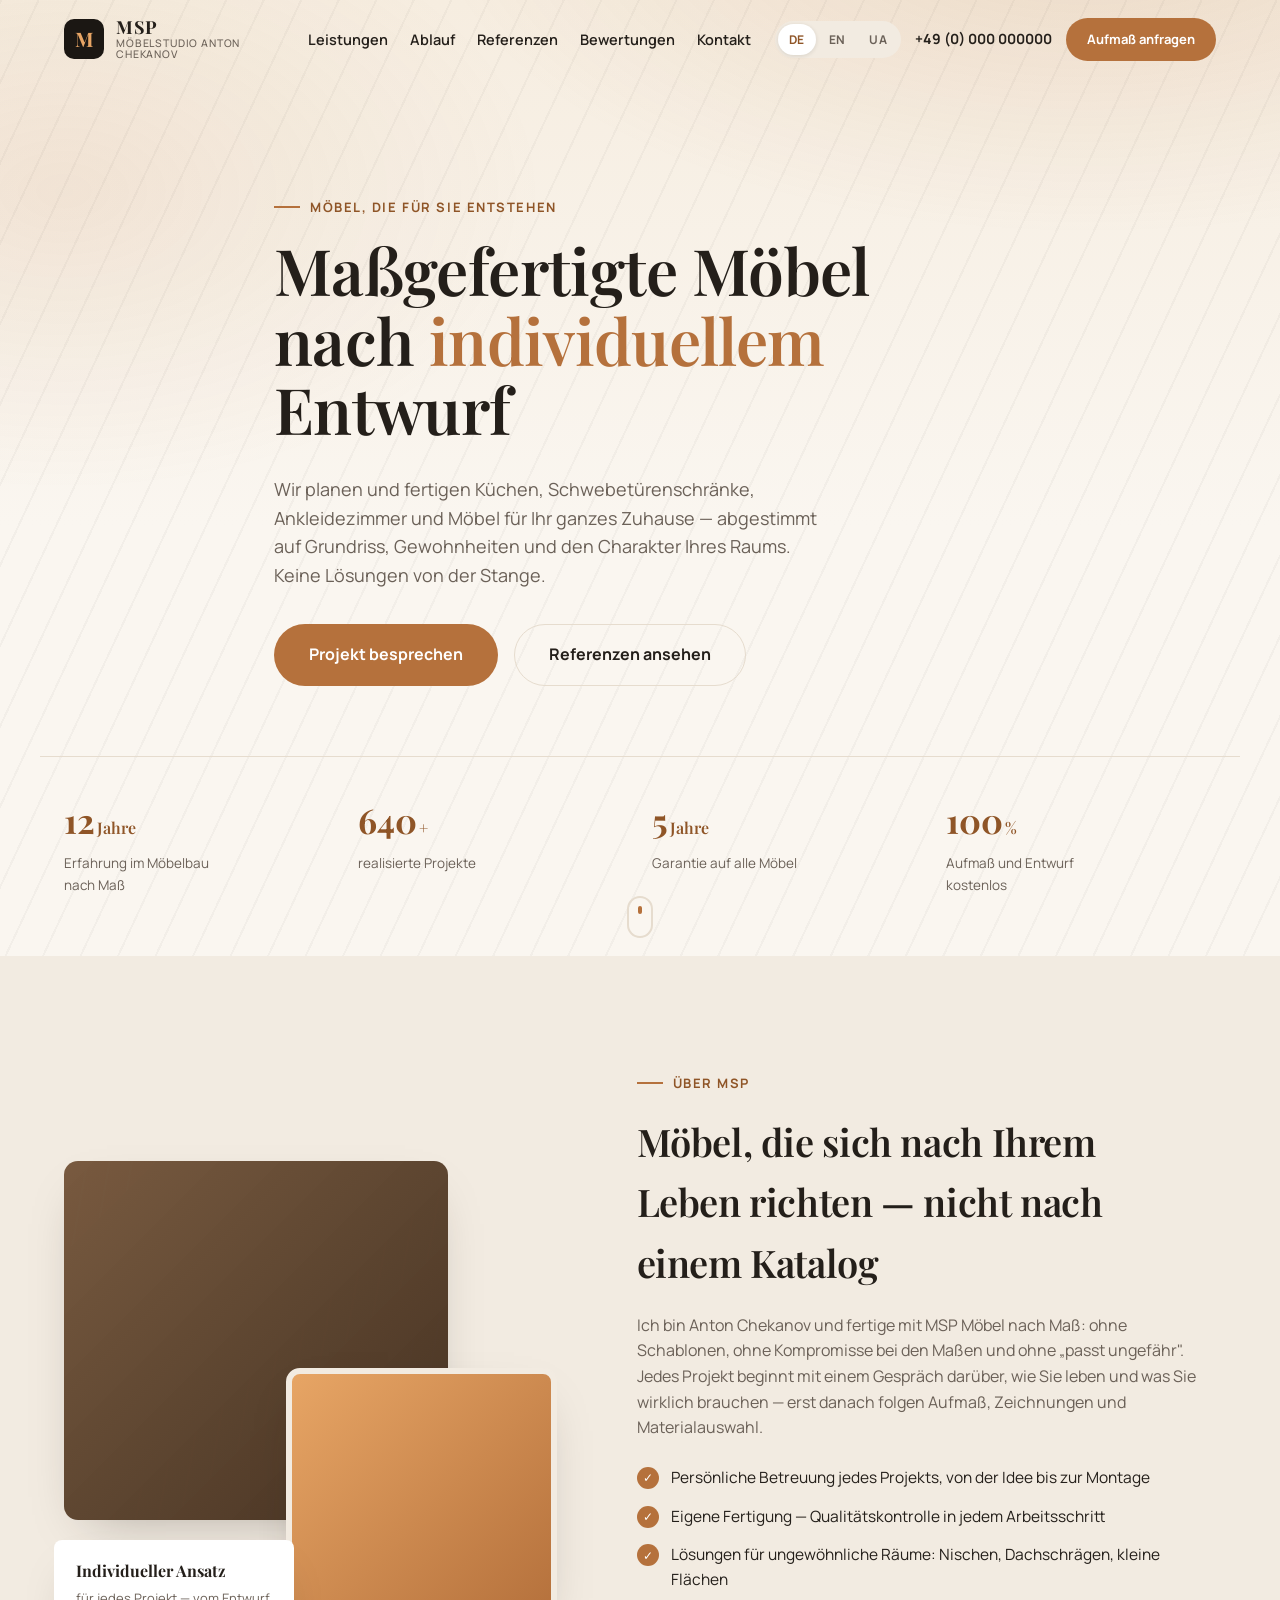
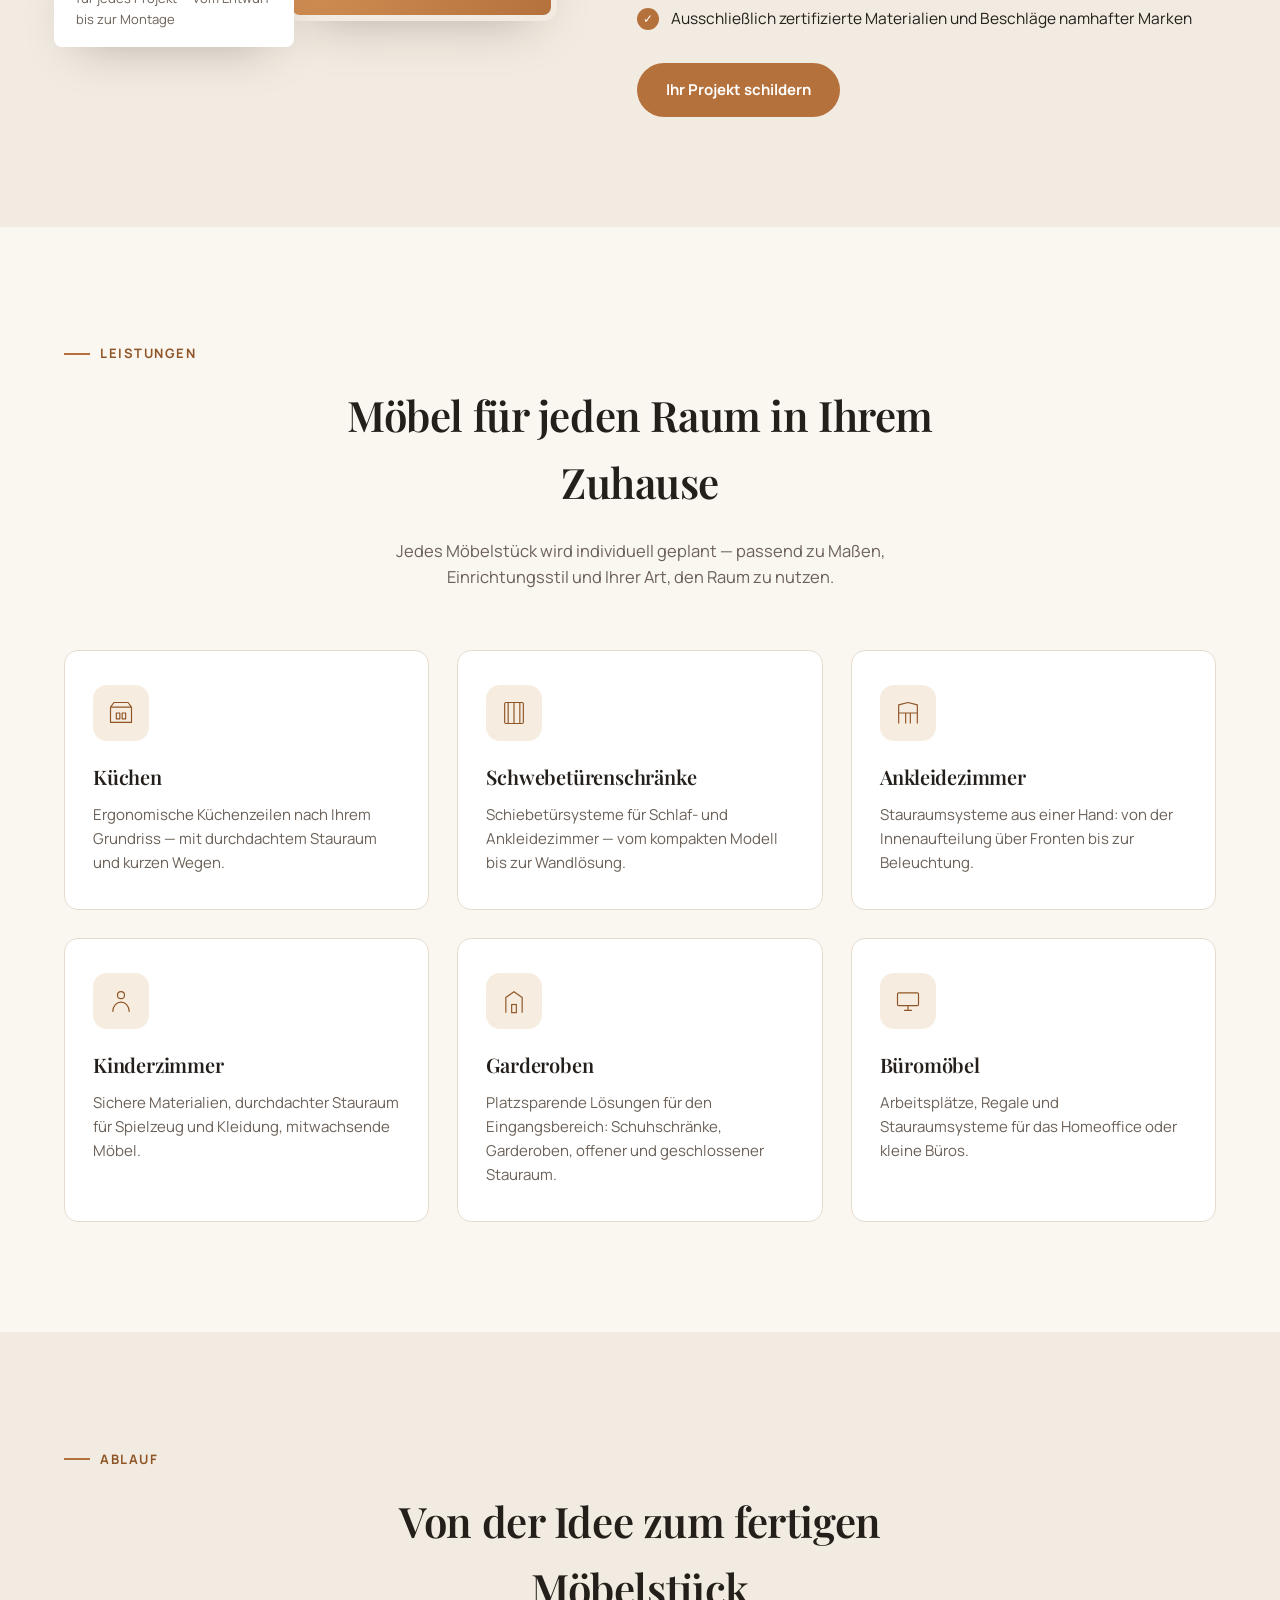
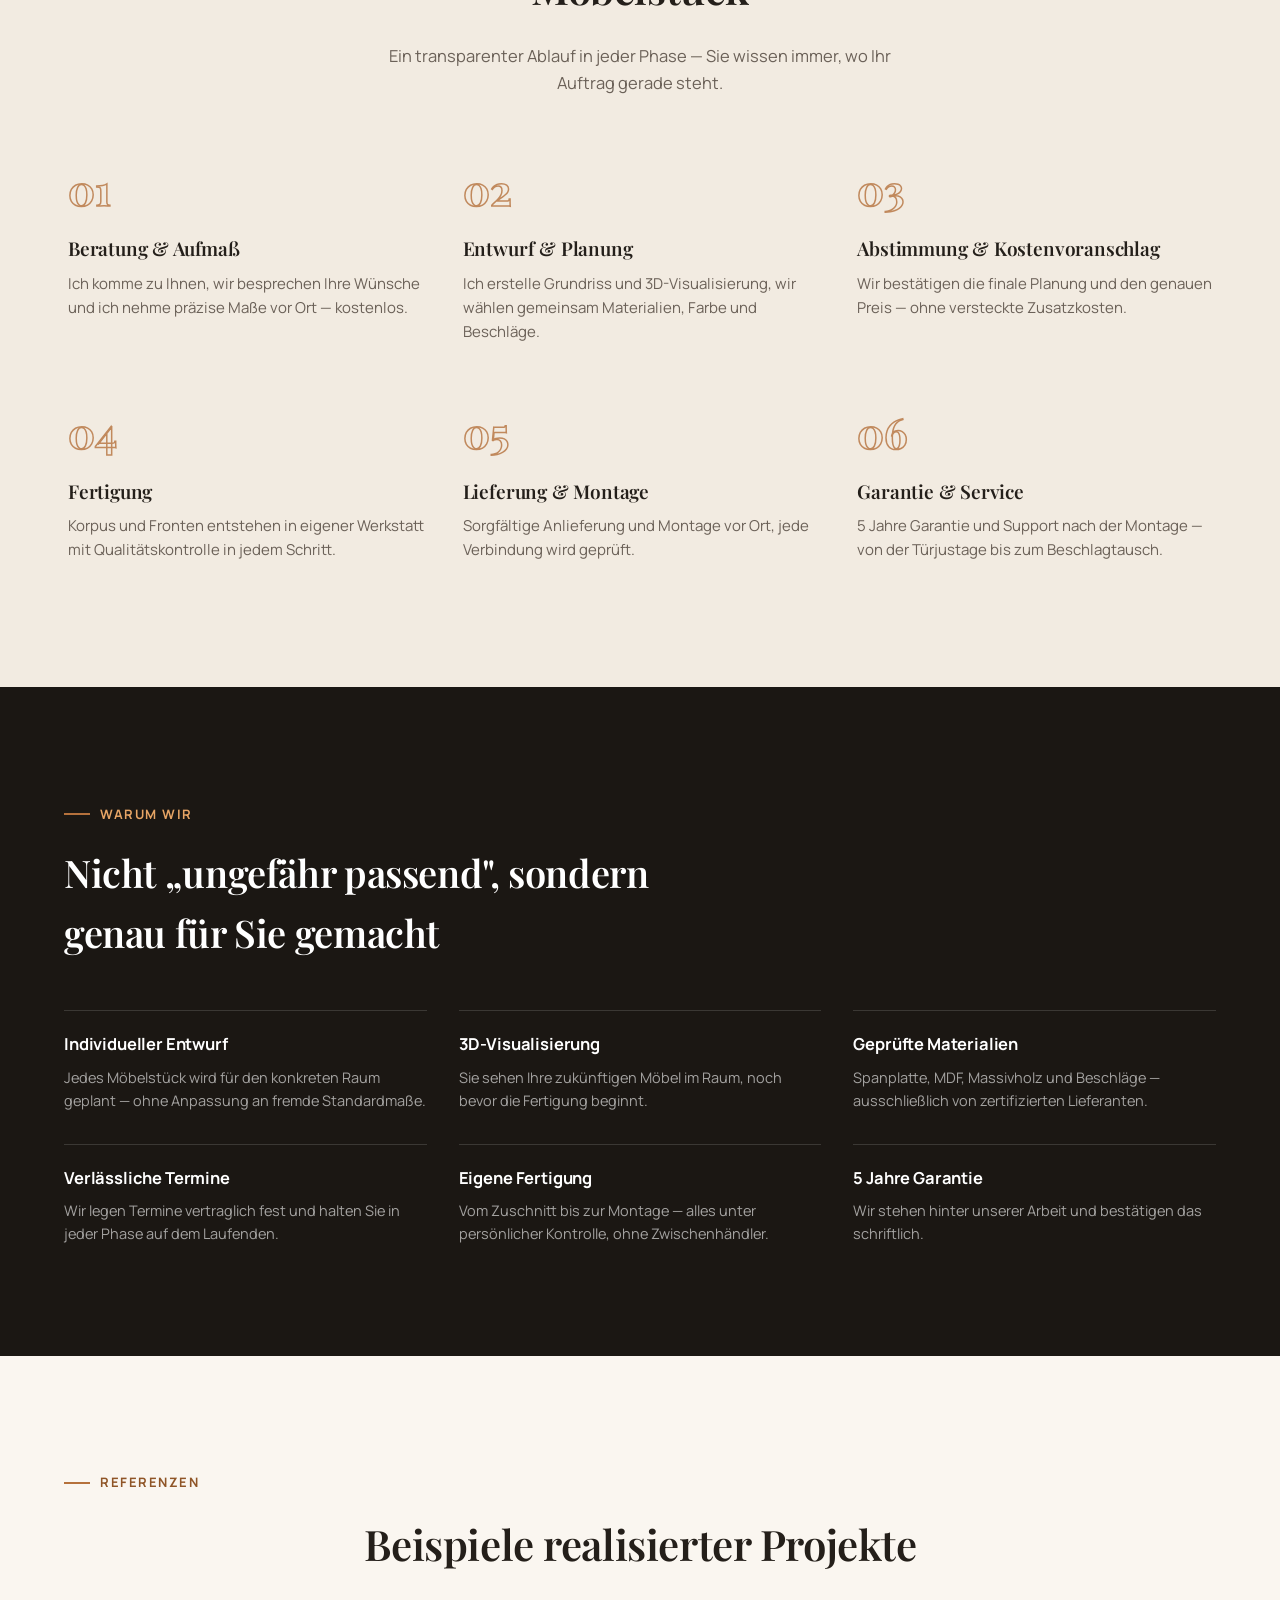
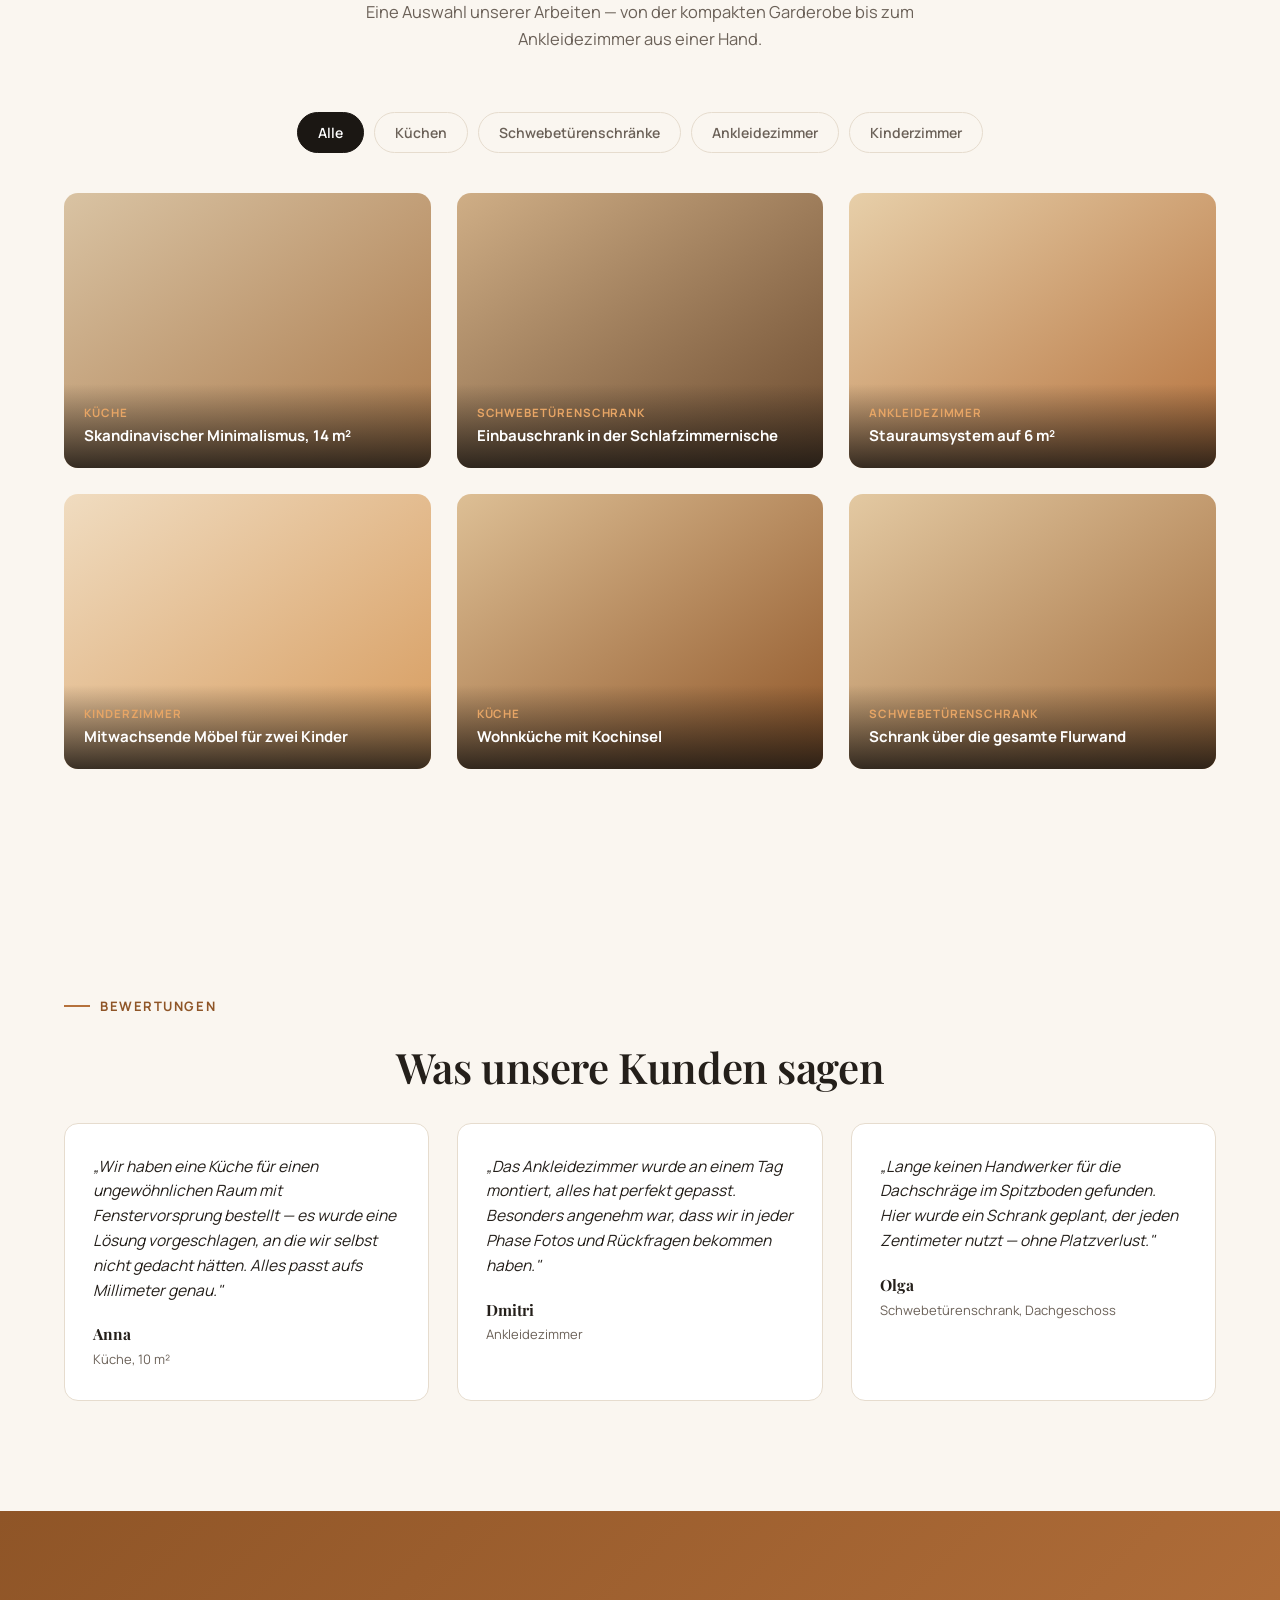
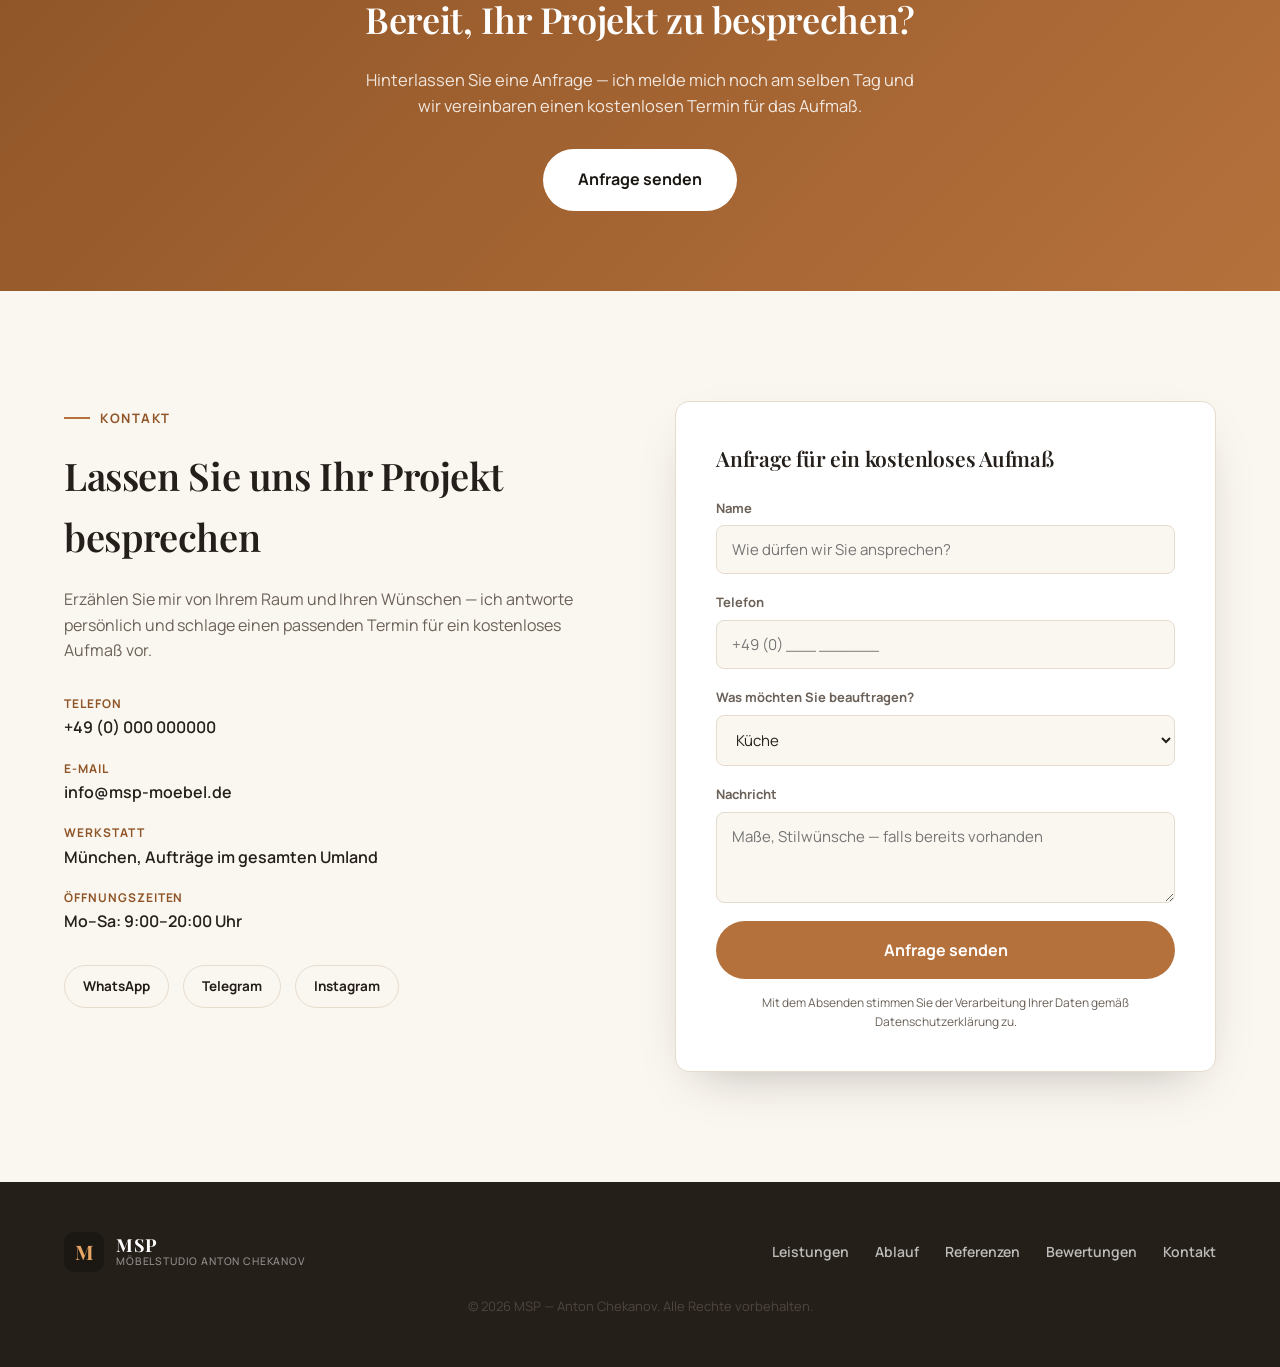
==== commit 23c4ad29: "Rebrand site to MSP — Anton Chekanov's furniture studio Replaced the placeholder KORPUS brand with M" ====
--- a/de/index.html
+++ b/de/index.html
@@ -3,9 +3,9 @@
 <head>
 <meta charset="UTF-8">
 <meta name="viewport" content="width=device-width, initial-scale=1.0">
-<title>KORPUS — Möbel nach Maß mit individuellem Design</title>
+<title>MSP — Studio für Möbel nach Maß von Anton Chekanov</title>
 <meta name="description" content="Wir planen und fertigen Möbel nach Maß: Küchen, Schwebetürenschränke, Ankleidezimmer, Kinderzimmer, Garderoben. Individuelle Beratung, präzises Aufmaß, Montage und Garantie.">
-<link rel="icon" href="data:image/svg+xml,<svg xmlns=%22http://www.w3.org/2000/svg%22 viewBox=%220 0 100 100%22><rect width=%22100%22 height=%22100%22 rx=%2222%22 fill=%22%232b2620%22/><text x=%2250%22 y=%2266%22 font-size=%2258%22 font-family=%22Georgia,serif%22 fill=%22%23e7a565%22 text-anchor=%22middle%22>K</text></svg>">
+<link rel="icon" href="data:image/svg+xml,<svg xmlns=%22http://www.w3.org/2000/svg%22 viewBox=%220 0 100 100%22><rect width=%22100%22 height=%22100%22 rx=%2222%22 fill=%22%232b2620%22/><text x=%2250%22 y=%2266%22 font-size=%2258%22 font-family=%22Georgia,serif%22 fill=%22%23e7a565%22 text-anchor=%22middle%22>M</text></svg>">
 <link rel="alternate" hreflang="de" href="../de/">
 <link rel="alternate" hreflang="en" href="../en/">
 <link rel="alternate" hreflang="uk" href="../uk/">
@@ -21,8 +21,8 @@
 <header class="site-header" id="siteHeader">
   <div class="container header-inner">
     <a href="#top" class="logo">
-      <span class="logo-mark">K</span>
-      <span class="logo-text">KORPUS<em>Möbel nach Maß</em></span>
+      <span class="logo-mark">M</span>
+      <span class="logo-text">MSP<em>Möbelstudio Anton Chekanov</em></span>
     </a>
 
     <nav class="main-nav" id="mainNav">
@@ -85,9 +85,9 @@
         </div>
       </div>
       <div class="about-content">
-        <p class="eyebrow reveal">Über die Werkstatt</p>
+        <p class="eyebrow reveal">Über MSP</p>
         <h2 class="reveal">Möbel, die sich nach Ihrem Leben richten — nicht nach einem Katalog</h2>
-        <p class="reveal">Ich fertige Möbel nach Maß: ohne Schablonen, ohne Kompromisse bei den Maßen und ohne
+        <p class="reveal">Ich bin Anton Chekanov und fertige mit MSP Möbel nach Maß: ohne Schablonen, ohne Kompromisse bei den Maßen und ohne
           „passt ungefähr". Jedes Projekt beginnt mit einem Gespräch darüber, wie Sie leben und was Sie wirklich
           brauchen — erst danach folgen Aufmaß, Zeichnungen und Materialauswahl.</p>
         <ul class="about-list reveal">
@@ -316,7 +316,7 @@
           </li>
           <li>
             <span class="contact-label">E-Mail</span>
-            <a href="mailto:info@korpus-moebel.de">info@korpus-moebel.de</a>
+            <a href="mailto:info@msp-moebel.de">info@msp-moebel.de</a>
           </li>
           <li>
             <span class="contact-label">Werkstatt</span>
@@ -380,8 +380,8 @@
 <footer class="site-footer">
   <div class="container footer-inner">
     <a href="#top" class="logo logo-footer">
-      <span class="logo-mark">K</span>
-      <span class="logo-text">KORPUS<em>Möbel nach Maß</em></span>
+      <span class="logo-mark">M</span>
+      <span class="logo-text">MSP<em>Möbelstudio Anton Chekanov</em></span>
     </a>
 
     <nav class="footer-nav">
@@ -392,7 +392,7 @@
       <a href="#contacts">Kontakt</a>
     </nav>
 
-    <p class="footer-copy">© <span id="year"></span> KORPUS. Möbel nach Maß. Alle Rechte vorbehalten.</p>
+    <p class="footer-copy">© <span id="year"></span> MSP — Anton Chekanov. Alle Rechte vorbehalten.</p>
   </div>
 </footer>
 
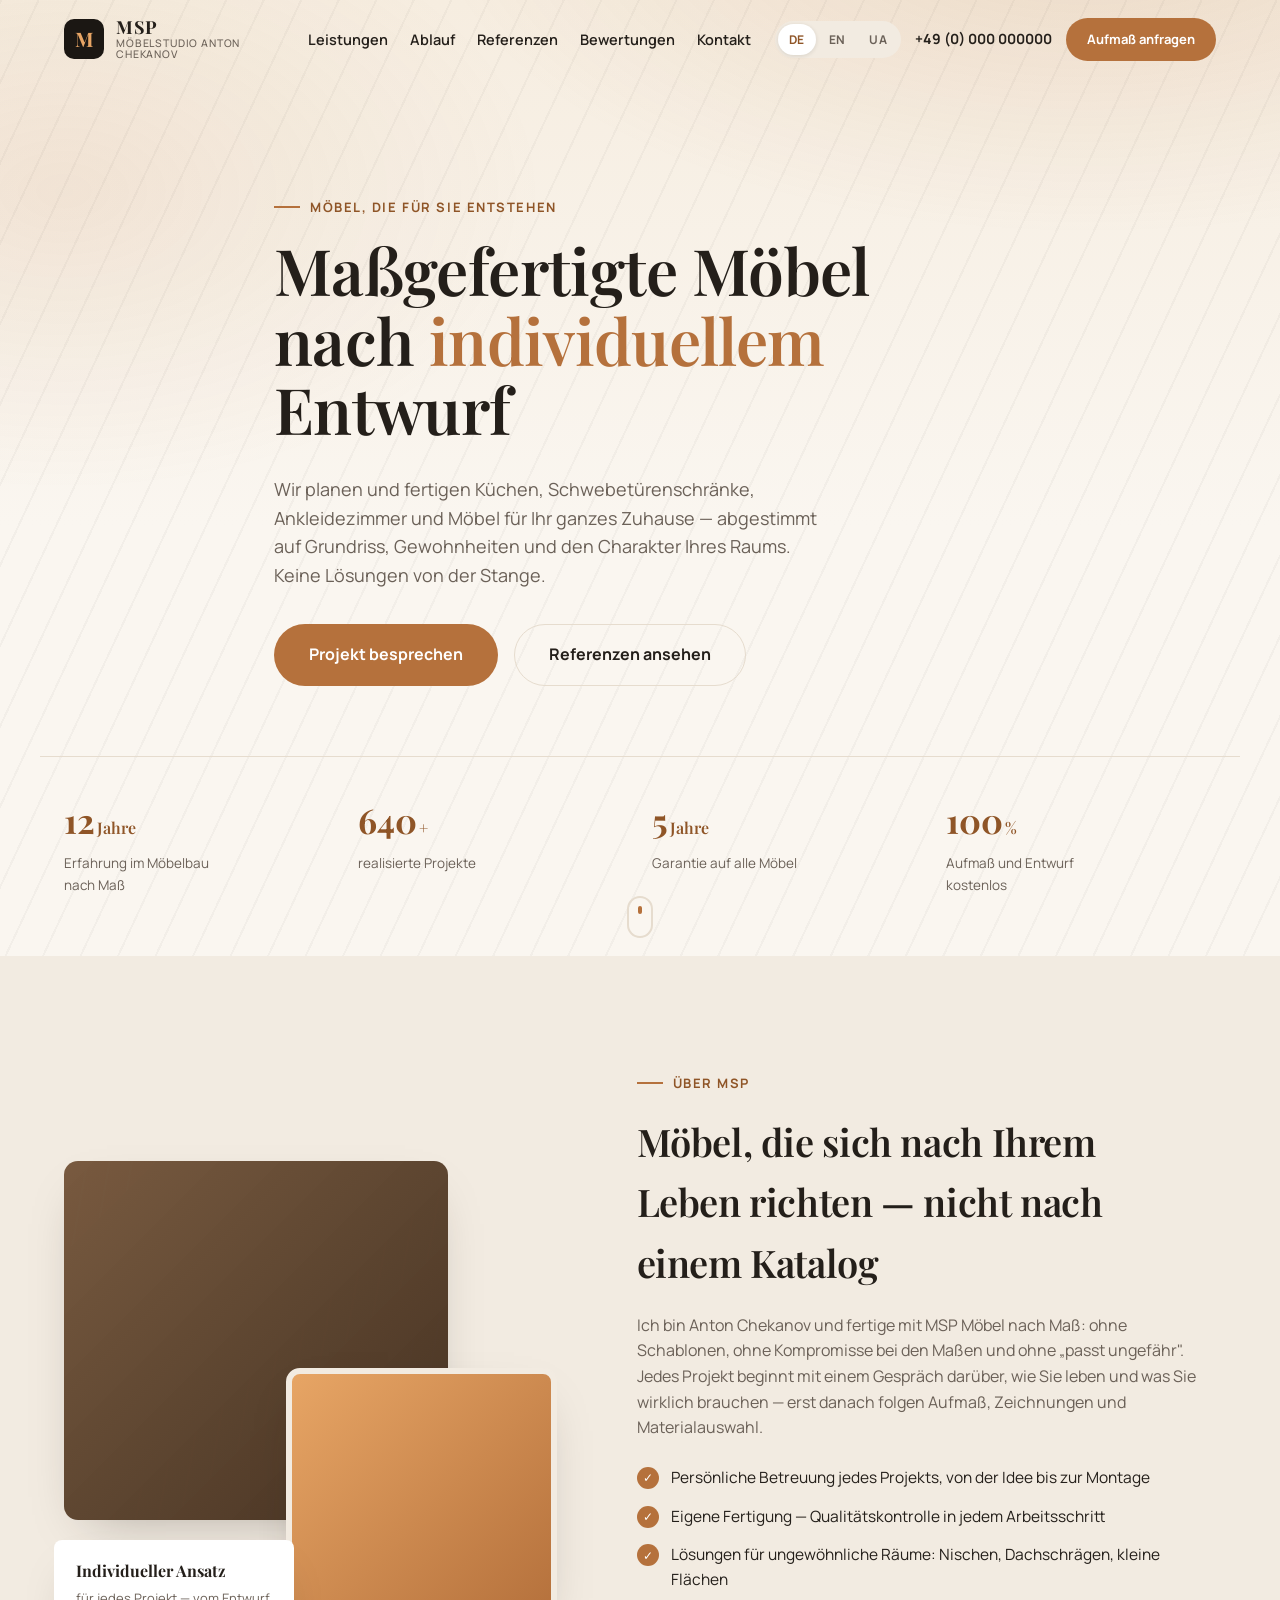
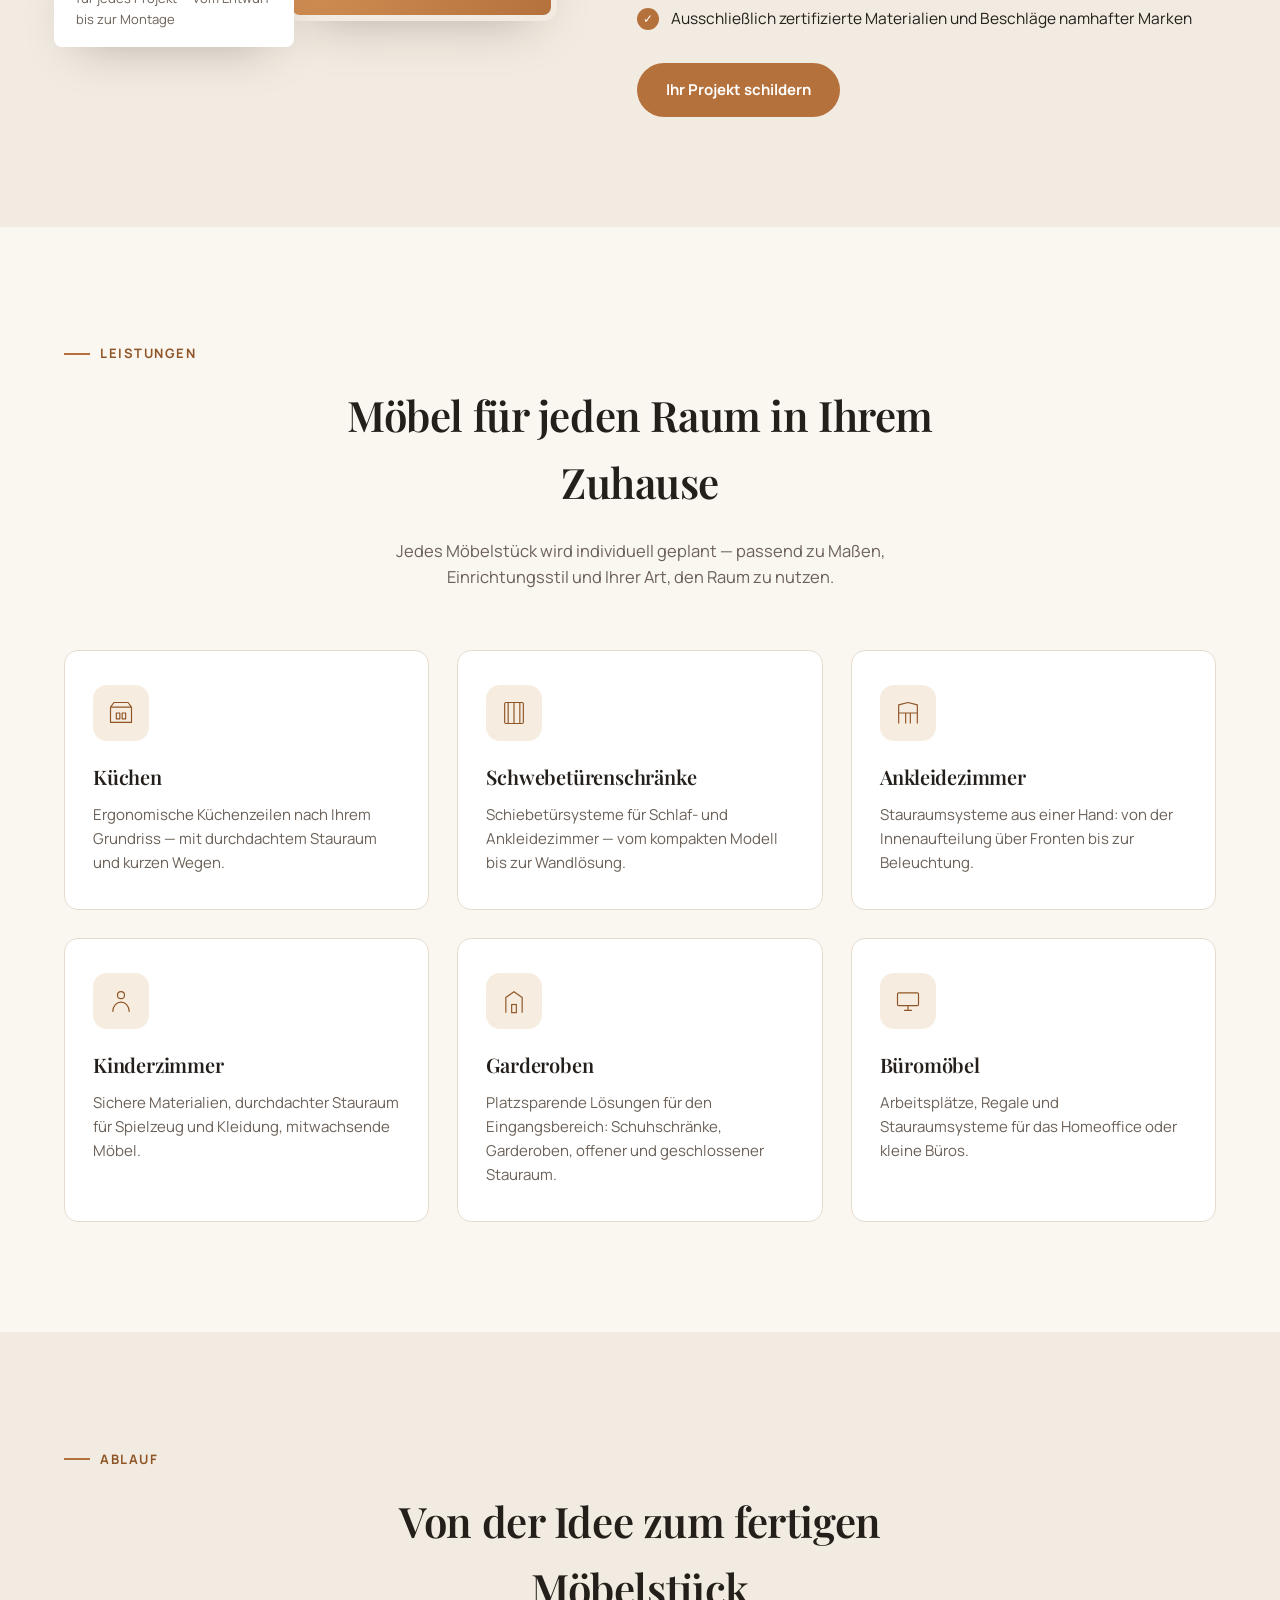
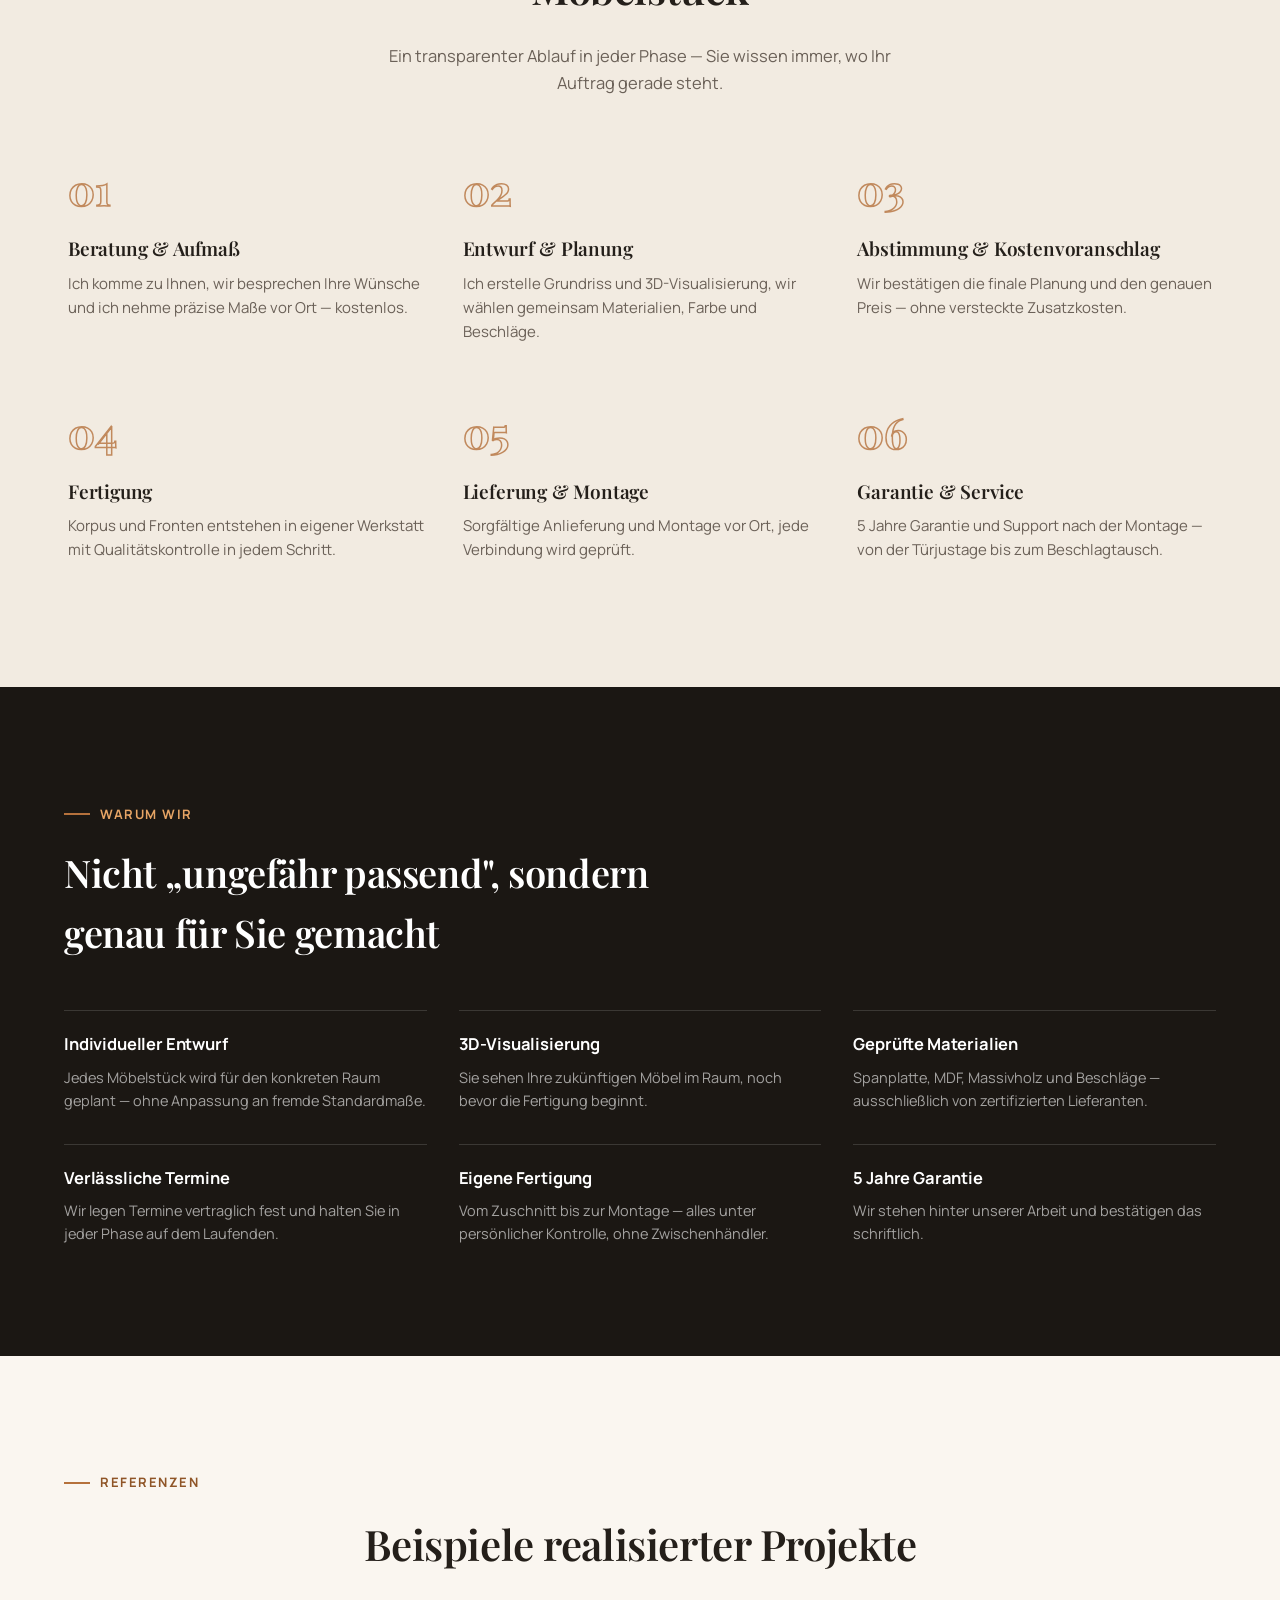
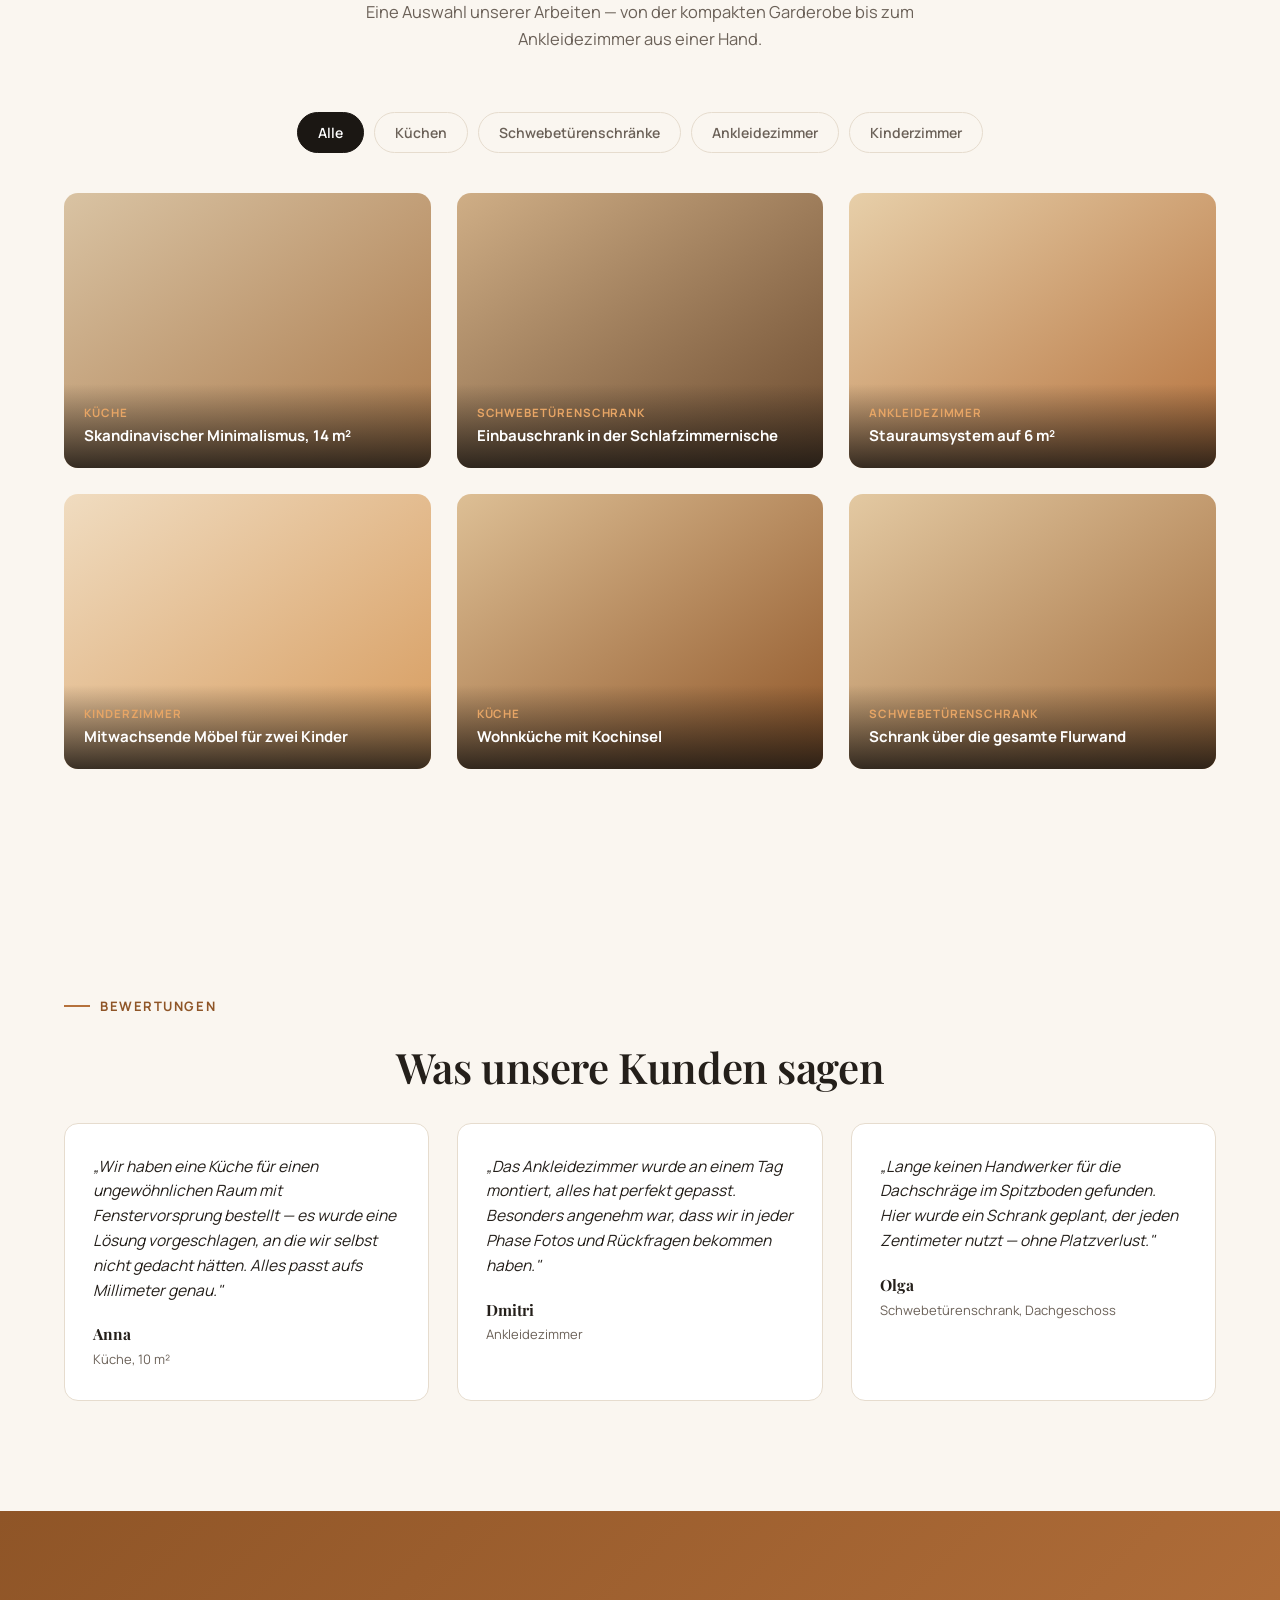
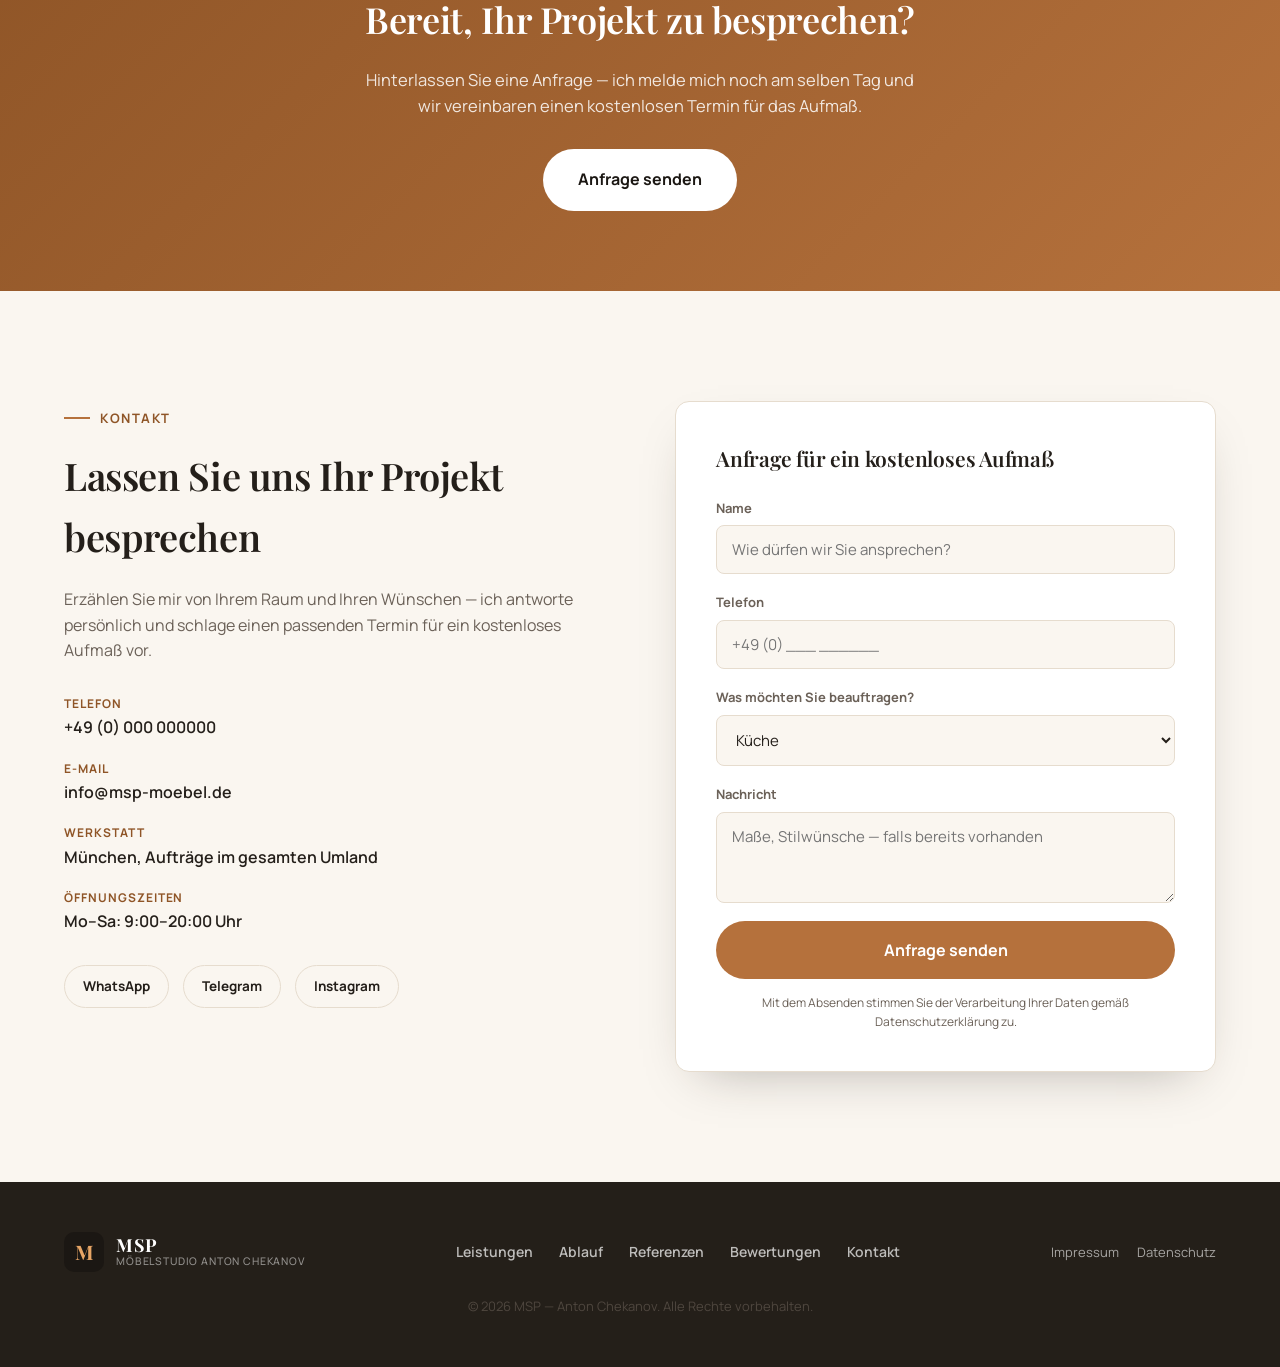
==== commit 0444efd7: "Address German GDPR requirements: self-host fonts, add legal pages Self-host Manrope and Playfair Di" ====
--- a/de/index.html
+++ b/de/index.html
@@ -10,8 +10,6 @@
 <link rel="alternate" hreflang="en" href="../en/">
 <link rel="alternate" hreflang="uk" href="../uk/">
 <link rel="alternate" hreflang="x-default" href="../en/">
-<link rel="preconnect" href="https://fonts.googleapis.com">
-<link href="https://fonts.googleapis.com/css2?family=Playfair+Display:ital,wght@0,500;0,600;0,700;1,500&family=Manrope:wght@400;500;600;700;800&display=swap" rel="stylesheet">
 <link rel="stylesheet" href="../css/style.css">
 </head>
 <body>
@@ -366,7 +364,7 @@
         </div>
 
         <button type="submit" class="btn btn-primary btn-lg btn-block">Anfrage senden</button>
-        <p class="form-note">Mit dem Absenden stimmen Sie der Verarbeitung Ihrer Daten gemäß Datenschutzerklärung zu.</p>
+        <p class="form-note">Mit dem Absenden stimmen Sie der Verarbeitung Ihrer Daten gemäß <a href="datenschutz.html">Datenschutzerklärung</a> zu.</p>
 
         <div class="form-success" id="formSuccess" role="status">
           Vielen Dank! Ihre Anfrage wurde gesendet — ich melde mich in Kürze bei Ihnen.
@@ -392,6 +390,11 @@
       <a href="#contacts">Kontakt</a>
     </nav>
 
+    <nav class="legal-footer-links">
+      <a href="impressum.html">Impressum</a>
+      <a href="datenschutz.html">Datenschutz</a>
+    </nav>
+
     <p class="footer-copy">© <span id="year"></span> MSP — Anton Chekanov. Alle Rechte vorbehalten.</p>
   </div>
 </footer>
--- a/css/style.css
+++ b/css/style.css
@@ -1,3 +1,40 @@
+/* ===================== Fonts (self-hosted, no third-party requests) ===================== */
+@font-face {
+  font-family: 'Manrope'; font-style: normal; font-weight: 400 700; font-display: swap;
+  src: url('../fonts/manrope-cyrillic-ext.woff2') format('woff2');
+  unicode-range: U+0460-052F, U+1C80-1C8A, U+20B4, U+2DE0-2DFF, U+A640-A69F, U+FE2E-FE2F;
+}
+@font-face {
+  font-family: 'Manrope'; font-style: normal; font-weight: 400 700; font-display: swap;
+  src: url('../fonts/manrope-cyrillic.woff2') format('woff2');
+  unicode-range: U+0301, U+0400-045F, U+0490-0491, U+04B0-04B1, U+2116;
+}
+@font-face {
+  font-family: 'Manrope'; font-style: normal; font-weight: 400 700; font-display: swap;
+  src: url('../fonts/manrope-latin-ext.woff2') format('woff2');
+  unicode-range: U+0100-02BA, U+02BD-02C5, U+02C7-02CC, U+02CE-02D7, U+02DD-02FF, U+0304, U+0308, U+0329, U+1D00-1DBF, U+1E00-1E9F, U+1EF2-1EFF, U+2020, U+20A0-20AB, U+20AD-20C0, U+2113, U+2C60-2C7F, U+A720-A7FF;
+}
+@font-face {
+  font-family: 'Manrope'; font-style: normal; font-weight: 400 700; font-display: swap;
+  src: url('../fonts/manrope-latin.woff2') format('woff2');
+  unicode-range: U+0000-00FF, U+0131, U+0152-0153, U+02BB-02BC, U+02C6, U+02DA, U+02DC, U+0304, U+0308, U+0329, U+2000-206F, U+20AC, U+2122, U+2191, U+2193, U+2212, U+2215, U+FEFF, U+FFFD;
+}
+@font-face {
+  font-family: 'Playfair Display'; font-style: normal; font-weight: 600 700; font-display: swap;
+  src: url('../fonts/playfair-cyrillic.woff2') format('woff2');
+  unicode-range: U+0301, U+0400-045F, U+0490-0491, U+04B0-04B1, U+2116;
+}
+@font-face {
+  font-family: 'Playfair Display'; font-style: normal; font-weight: 600 700; font-display: swap;
+  src: url('../fonts/playfair-latin-ext.woff2') format('woff2');
+  unicode-range: U+0100-02BA, U+02BD-02C5, U+02C7-02CC, U+02CE-02D7, U+02DD-02FF, U+0304, U+0308, U+0329, U+1D00-1DBF, U+1E00-1E9F, U+1EF2-1EFF, U+2020, U+20A0-20AB, U+20AD-20C0, U+2113, U+2C60-2C7F, U+A720-A7FF;
+}
+@font-face {
+  font-family: 'Playfair Display'; font-style: normal; font-weight: 600 700; font-display: swap;
+  src: url('../fonts/playfair-latin.woff2') format('woff2');
+  unicode-range: U+0000-00FF, U+0131, U+0152-0153, U+02BB-02BC, U+02C6, U+02DA, U+02DC, U+0304, U+0308, U+0329, U+2000-206F, U+20AC, U+2122, U+2191, U+2193, U+2212, U+2215, U+FEFF, U+FFFD;
+}
+
 /* ===================== Variables ===================== */
 :root {
   --color-bg: #faf6f0;
@@ -351,3 +388,25 @@
   .hero-actions .btn { width: 100%; }
   .contact-form { padding: 26px; }
 }
+
+/* ===================== Legal pages (Impressum / Datenschutz) ===================== */
+.legal { padding: 160px 0 100px; }
+.legal-inner { max-width: 760px; margin: 0 auto; }
+.legal-inner h1 { font-size: clamp(28px, 4vw, 40px); margin-bottom: 8px; }
+.legal-updated { font-size: 13.5px; color: var(--color-ink-soft); margin-bottom: 40px; }
+.legal-inner h2 { font-size: 21px; margin-top: 44px; margin-bottom: 12px; }
+.legal-inner h3 { font-family: var(--font-body); font-size: 16px; margin-top: 24px; margin-bottom: 8px; }
+.legal-inner p, .legal-inner li { color: var(--color-ink); font-size: 15.5px; }
+.legal-inner ul { padding-left: 20px; list-style: disc; margin: 0 0 1em; }
+.legal-inner li { margin-bottom: 6px; }
+.legal-inner a { color: var(--color-accent-dark); text-decoration: underline; }
+.legal-inner address { font-style: normal; }
+.legal-note {
+  background: var(--color-cream); border: 1px solid var(--color-line); border-radius: var(--radius-sm);
+  padding: 16px 18px; font-size: 14px; color: var(--color-ink-soft); margin: 24px 0;
+}
+.legal-note strong { color: var(--color-ink); }
+.back-link { display: inline-flex; align-items: center; gap: 6px; font-size: 14px; font-weight: 700; margin-bottom: 30px; }
+.legal-footer-links { display: flex; gap: 18px; }
+.legal-footer-links a { font-size: 13px; color: rgba(255,255,255,.6); }
+.legal-footer-links a:hover { color: var(--color-accent-light); }
